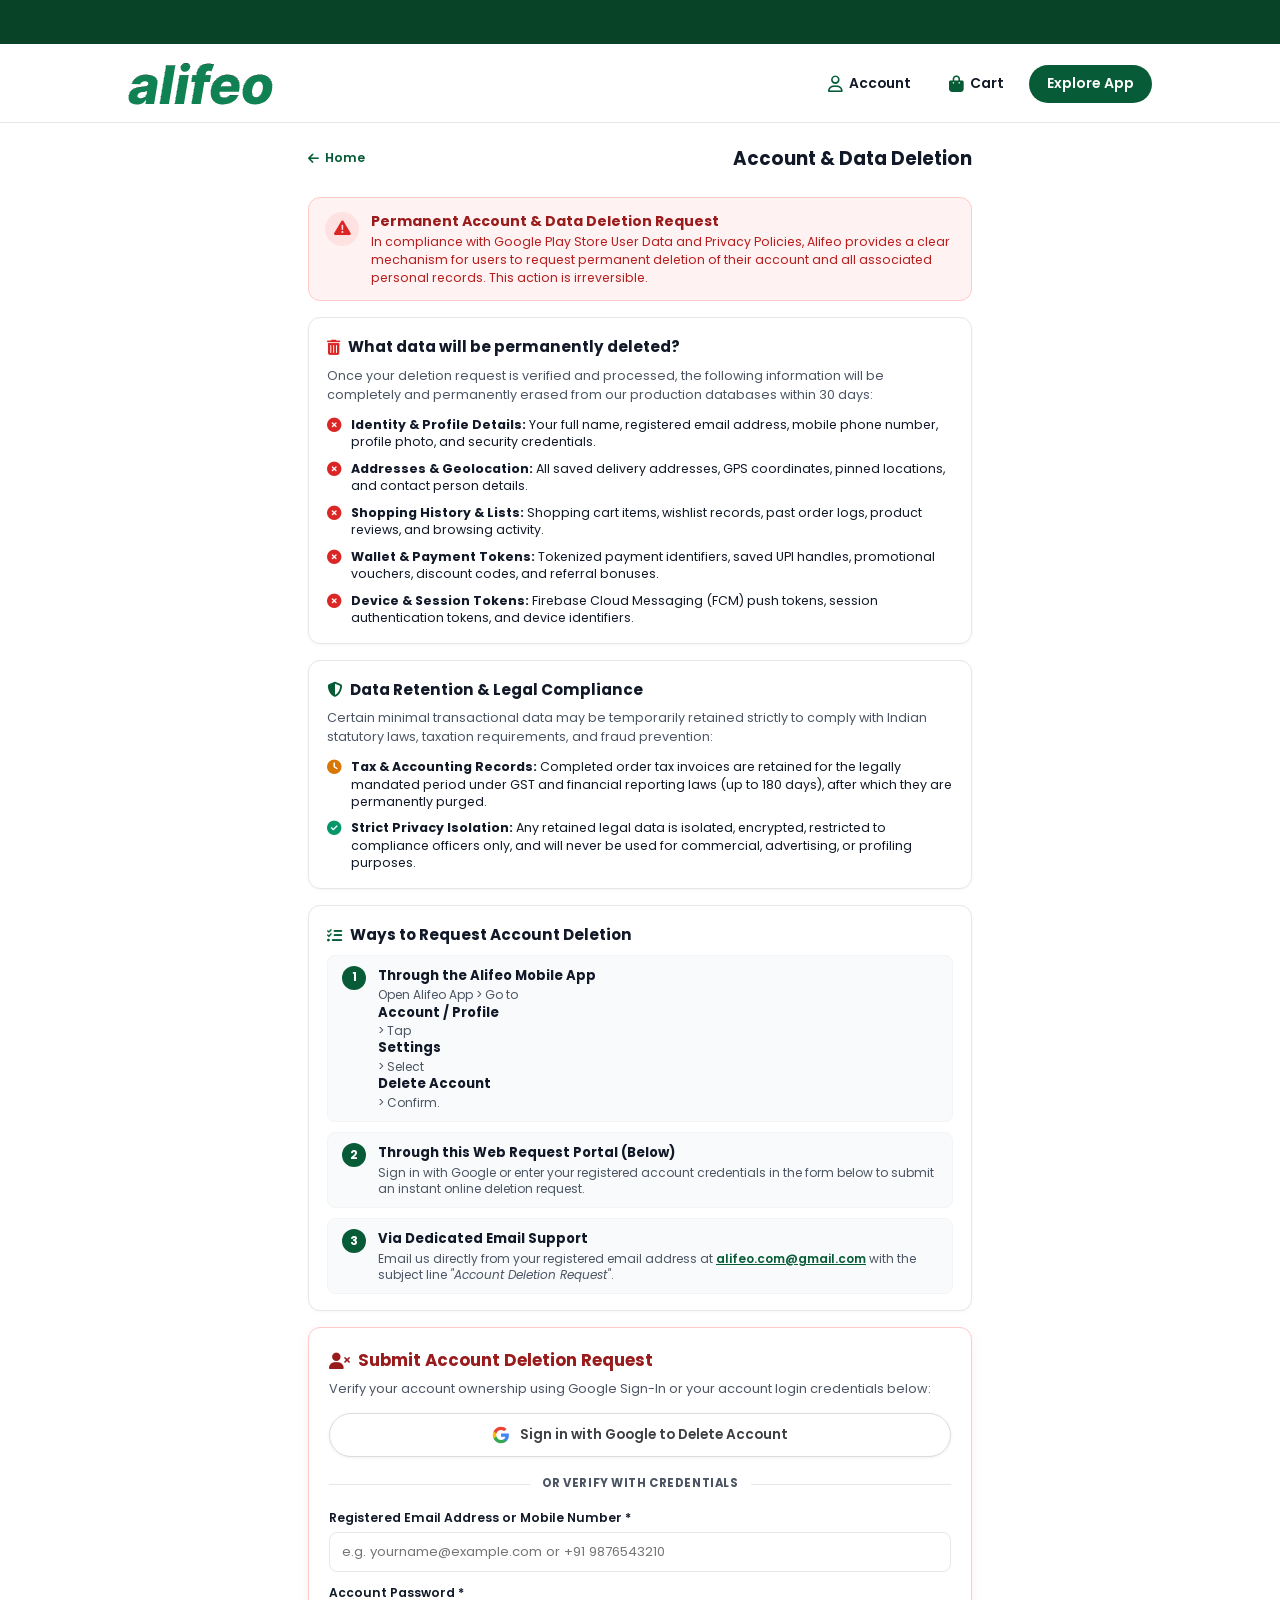
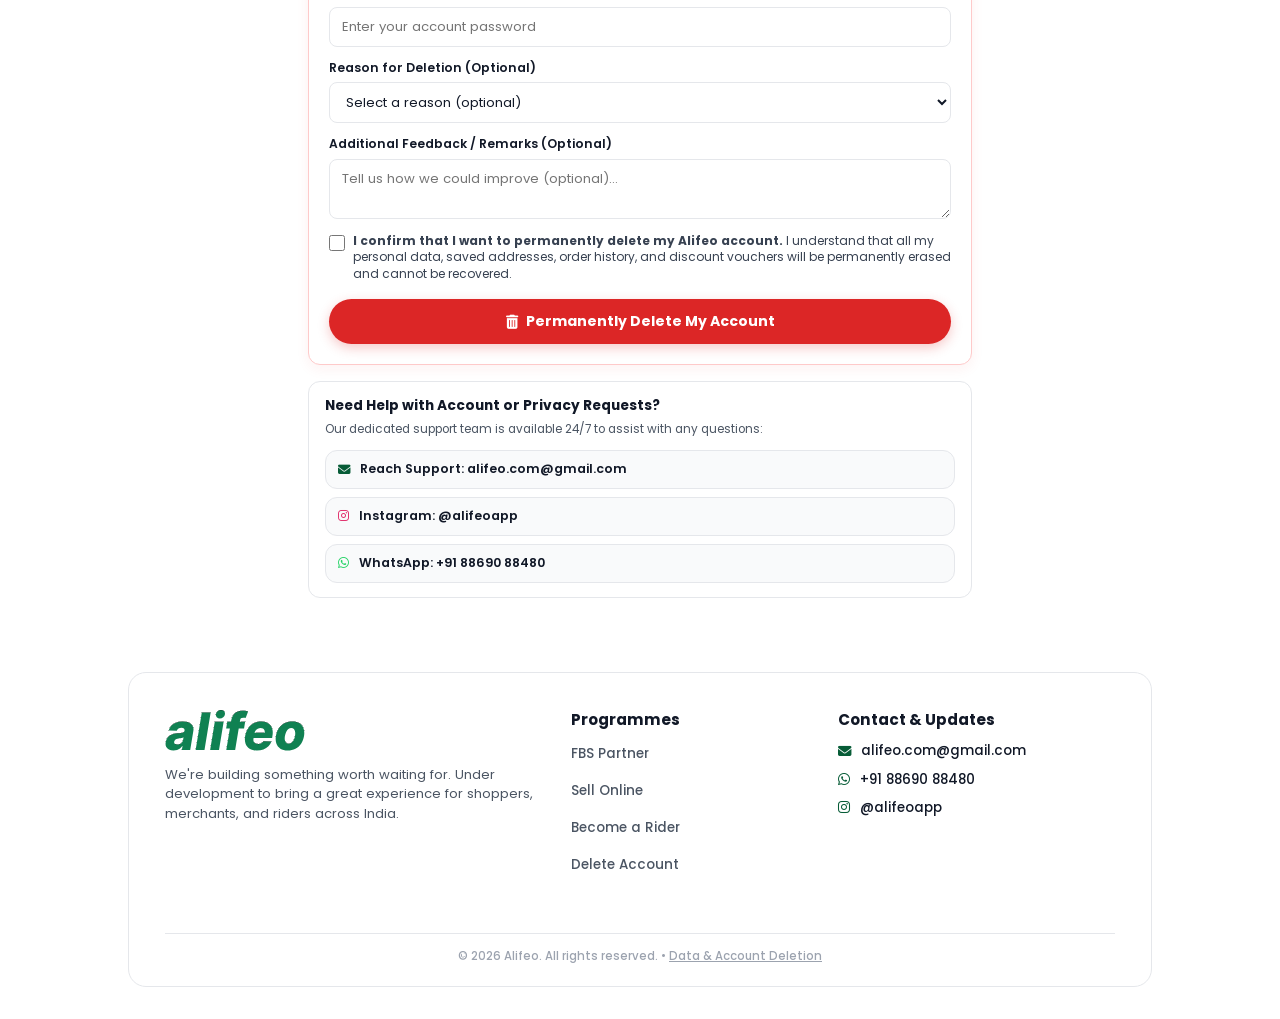
==== my-account/wpf-delete-account/index.html @ ebd6cce0 "Create Google Play compliant Account and Data Deletion page for route /my-account/wpf-delete-account" ====
<!DOCTYPE html>
<html lang="en">

<head>
  <meta charset="UTF-8" />
  <meta name="viewport" content="width=device-width, initial-scale=1.0" />
  <title>Delete Account &amp; Associated Data — Alifeo</title>
  <meta name="description"
    content="Official request portal for permanent deletion of your Alifeo account and associated personal data in full compliance with Google Play Store User Data policies." />
  <link rel="canonical" href="https://alifeo.in/my-account/wpf-delete-account/" />

  <!-- Favicon / Browser Tab Icon -->
  <link rel="icon" type="image/svg+xml" href="/logo.svg" />
  <link rel="shortcut icon" href="/logo.svg" />
  <link rel="alternate icon" type="image/png" href="/logo.png" />
  <link rel="apple-touch-icon" href="/logo.png" />

  <link rel="preconnect" href="https://fonts.googleapis.com">
  <link rel="preconnect" href="https://fonts.gstatic.com" crossorigin>
  <link href="https://fonts.googleapis.com/css2?family=Poppins:wght@400;500;600;700;800&display=swap" rel="stylesheet">
  <link rel="stylesheet" href="https://cdnjs.cloudflare.com/ajax/libs/font-awesome/6.5.1/css/all.min.css" />
  <link rel="stylesheet" href="/style.css" />
</head>

<body>

  <!-- Top Bar -->
  <div class="top-solid-green-bar"></div>

  <!-- Navbar -->
  <header class="clean-navbar">
    <div class="nav-container">
      <a href="/index.html" class="brand-logo-link" aria-label="Alifeo">
        <img src="/logo.svg" alt="Alifeo Logo" class="alifeo-svg-logo" />
      </a>

      <div class="nav-right-actions">
        <!-- Desktop Navigation Items -->
        <a href="/myorders.html" class="desktop-nav-icon-btn" title="My Orders &amp; Account">
          <i class="fa-regular fa-user"></i>
          <span>Account</span>
        </a>

        <a href="/cart.html" class="desktop-nav-icon-btn desktop-cart-btn" title="Shopping Cart">
          <div class="desktop-cart-icon-wrapper">
            <i class="fa-solid fa-bag-shopping"></i>
          </div>
          <span>Cart</span>
        </a>

        <a href="/index.html" class="btn-header-join">
          Explore App
        </a>
      </div>
    </div>
  </header>

  <main class="page-body-container">
    <div class="container delete-page-container">

      <!-- Breadcrumb / Back Link -->
      <div class="subpage-top-bar" style="display: flex !important;">
        <a href="/index.html" class="btn-back-link"><i class="fa-solid fa-arrow-left"></i> Home</a>
        <h2>Account &amp; Data Deletion</h2>
      </div>

      <!-- Critical Warning / Google Play Policy Compliance Banner -->
      <div class="delete-alert-banner">
        <div class="delete-alert-icon">
          <i class="fa-solid fa-triangle-exclamation"></i>
        </div>
        <div class="delete-alert-text">
          <strong>Permanent Account &amp; Data Deletion Request</strong>
          <p>
            In compliance with Google Play Store User Data and Privacy Policies, Alifeo provides a clear mechanism for users to request permanent deletion of their account and all associated personal records. This action is irreversible.
          </p>
        </div>
      </div>

      <!-- What Data is Deleted Card -->
      <div class="delete-info-card">
        <h3>
          <i class="fa-solid fa-trash-can" style="color: #dc2626;"></i>
          What data will be permanently deleted?
        </h3>
        <p>
          Once your deletion request is verified and processed, the following information will be completely and permanently erased from our production databases within 30 days:
        </p>
        <ul class="delete-data-list">
          <li>
            <i class="fa-solid fa-circle-xmark"></i>
            <div>
              <strong>Identity &amp; Profile Details:</strong> Your full name, registered email address, mobile phone number, profile photo, and security credentials.
            </div>
          </li>
          <li>
            <i class="fa-solid fa-circle-xmark"></i>
            <div>
              <strong>Addresses &amp; Geolocation:</strong> All saved delivery addresses, GPS coordinates, pinned locations, and contact person details.
            </div>
          </li>
          <li>
            <i class="fa-solid fa-circle-xmark"></i>
            <div>
              <strong>Shopping History &amp; Lists:</strong> Shopping cart items, wishlist records, past order logs, product reviews, and browsing activity.
            </div>
          </li>
          <li>
            <i class="fa-solid fa-circle-xmark"></i>
            <div>
              <strong>Wallet &amp; Payment Tokens:</strong> Tokenized payment identifiers, saved UPI handles, promotional vouchers, discount codes, and referral bonuses.
            </div>
          </li>
          <li>
            <i class="fa-solid fa-circle-xmark"></i>
            <div>
              <strong>Device &amp; Session Tokens:</strong> Firebase Cloud Messaging (FCM) push tokens, session authentication tokens, and device identifiers.
            </div>
          </li>
        </ul>
      </div>

      <!-- Data Retention Policy Card -->
      <div class="delete-info-card">
        <h3>
          <i class="fa-solid fa-shield-halved" style="color: #075c37;"></i>
          Data Retention &amp; Legal Compliance
        </h3>
        <p>
          Certain minimal transactional data may be temporarily retained strictly to comply with Indian statutory laws, taxation requirements, and fraud prevention:
        </p>
        <ul class="delete-data-list">
          <li>
            <i class="fa-solid fa-clock"></i>
            <div>
              <strong>Tax &amp; Accounting Records:</strong> Completed order tax invoices are retained for the legally mandated period under GST and financial reporting laws (up to 180 days), after which they are permanently purged.
            </div>
          </li>
          <li>
            <i class="fa-solid fa-circle-check"></i>
            <div>
              <strong>Strict Privacy Isolation:</strong> Any retained legal data is isolated, encrypted, restricted to compliance officers only, and will never be used for commercial, advertising, or profiling purposes.
            </div>
          </li>
        </ul>
      </div>

      <!-- How to Request Deletion Card -->
      <div class="delete-info-card">
        <h3>
          <i class="fa-solid fa-list-check" style="color: #075c37;"></i>
          Ways to Request Account Deletion
        </h3>
        <div class="delete-steps-grid">
          <div class="delete-step-card">
            <div class="delete-step-badge">1</div>
            <div class="delete-step-content">
              <strong>Through the Alifeo Mobile App</strong>
              <p>Open Alifeo App &gt; Go to <strong>Account / Profile</strong> &gt; Tap <strong>Settings</strong> &gt; Select <strong>Delete Account</strong> &gt; Confirm.</p>
            </div>
          </div>

          <div class="delete-step-card">
            <div class="delete-step-badge">2</div>
            <div class="delete-step-content">
              <strong>Through this Web Request Portal (Below)</strong>
              <p>Sign in with Google or enter your registered account credentials in the form below to submit an instant online deletion request.</p>
            </div>
          </div>

          <div class="delete-step-card">
            <div class="delete-step-badge">3</div>
            <div class="delete-step-content">
              <strong>Via Dedicated Email Support</strong>
              <p>
                Email us directly from your registered email address at
                <a href="mailto:alifeo.com@gmail.com?subject=Account%20Deletion%20Request" style="color: #075c37; font-weight: 600;">alifeo.com@gmail.com</a>
                with the subject line <em>"Account Deletion Request"</em>.
              </p>
            </div>
          </div>
        </div>
      </div>

      <!-- Online Deletion Form Card -->
      <div class="delete-form-card" id="deleteFormSection">
        <h3>
          <i class="fa-solid fa-user-xmark"></i>
          Submit Account Deletion Request
        </h3>
        <p>
          Verify your account ownership using Google Sign-In or your account login credentials below:
        </p>

        <!-- Google SSO Option -->
        <div class="google-auth-box">
          <button type="button" class="btn-google-sso" id="btnGoogleDelete" onclick="handleGoogleDelete()">
            <svg viewBox="0 0 24 24" aria-hidden="true">
              <path fill="#4285F4" d="M22.56 12.25c0-.78-.07-1.53-.2-2.25H12v4.26h5.92c-.26 1.37-1.04 2.53-2.21 3.31v2.77h3.57c2.08-1.92 3.28-4.74 3.28-8.09z" />
              <path fill="#34A853" d="M12 23c2.97 0 5.46-.98 7.28-2.66l-3.57-2.77c-.98.66-2.23 1.06-3.71 1.06-2.86 0-5.29-1.93-6.16-4.53H2.18v2.84C3.99 20.53 7.7 23 12 23z" />
              <path fill="#FBBC05" d="M5.84 14.09c-.22-.66-.35-1.36-.35-2.09s.13-1.43.35-2.09V7.06H2.18C1.43 8.55 1 10.22 1 12s.43 3.45 1.18 4.94l2.85-2.22.81-.63z" />
              <path fill="#EA4335" d="M12 5.38c1.62 0 3.06.56 4.21 1.64l3.15-3.15C17.45 2.09 14.97 1 12 1 7.7 1 3.99 3.47 2.18 7.06l3.66 2.84c.87-2.6 3.3-4.52 6.16-4.52z" />
            </svg>
            <span>Sign in with Google to Delete Account</span>
          </button>
        </div>

        <div class="auth-or-divider">
          <span>OR VERIFY WITH CREDENTIALS</span>
        </div>

        <!-- Credentials Form -->
        <form id="accountDeleteForm" onsubmit="handleAccountDeleteSubmit(event)">
          <div class="delete-form-group">
            <label for="delIdentifier">Registered Email Address or Mobile Number *</label>
            <input type="text" id="delIdentifier" placeholder="e.g. yourname@example.com or +91 9876543210" required />
          </div>

          <div class="delete-form-group">
            <label for="delPassword">Account Password *</label>
            <input type="password" id="delPassword" placeholder="Enter your account password" required />
          </div>

          <div class="delete-form-group">
            <label for="delReason">Reason for Deletion (Optional)</label>
            <select id="delReason">
              <option value="">Select a reason (optional)</option>
              <option value="privacy">Privacy or data security concerns</option>
              <option value="no-longer-needed">I no longer need this service</option>
              <option value="duplicate">Created a duplicate account</option>
              <option value="temporary">Taking a temporary break</option>
              <option value="other">Other reason</option>
            </select>
          </div>

          <div class="delete-form-group">
            <label for="delRemarks">Additional Feedback / Remarks (Optional)</label>
            <textarea id="delRemarks" rows="2" placeholder="Tell us how we could improve (optional)..."></textarea>
          </div>

          <label class="delete-checkbox-label">
            <input type="checkbox" id="delConfirmCheck" required />
            <span>
              <strong>I confirm that I want to permanently delete my Alifeo account.</strong>
              I understand that all my personal data, saved addresses, order history, and discount vouchers will be permanently erased and cannot be recovered.
            </span>
          </label>

          <button type="submit" class="btn-delete-account" id="btnSubmitDelete">
            <i class="fa-solid fa-trash-can"></i> Permanently Delete My Account
          </button>
        </form>
      </div>

      <!-- Assistance & Direct Support Card -->
      <div class="orders-help-card">
        <h4>Need Help with Account or Privacy Requests?</h4>
        <p>Our dedicated support team is available 24/7 to assist with any questions:</p>

        <div class="support-channels-grid">
          <a href="mailto:alifeo.com@gmail.com?subject=Account%20Deletion%20Inquiry" class="channel-chip email">
            <i class="fa-solid fa-envelope"></i> Reach Support: alifeo.com@gmail.com
          </a>
          <div class="channel-chip insta as-text-chip">
            <i class="fa-brands fa-instagram"></i> Instagram: @alifeoapp
          </div>
          <a href="https://wa.me/918869088480?text=Hello%20Alifeo%20Support!%20I%20have%20an%20account%20deletion%20inquiry."
            target="_blank" rel="noopener noreferrer" class="channel-chip whatsapp">
            <i class="fa-brands fa-whatsapp"></i> WhatsApp: +91 88690 88480
          </a>
        </div>
      </div>

    </div>
  </main>

  <!-- Success / Status Feedback Modal -->
  <div class="delete-success-modal" id="deleteSuccessModal" role="dialog" aria-modal="true" aria-labelledby="delModalTitle">
    <div class="delete-modal-content">
      <div class="delete-modal-icon">
        <i class="fa-solid fa-circle-check"></i>
      </div>
      <h3 id="delModalTitle">Deletion Request Submitted</h3>
      <p id="deleteModalMessage">
        Your account deletion request has been successfully recorded.
      </p>

      <div class="delete-modal-note">
        <strong>Notice:</strong>
        Alifeo platform is currently in pre-launch preview mode. Your request has been queued in our deletion ledger. All associated profile, address, and session records will be permanently purged within 30 days. For immediate confirmation, our team can be reached 24/7 at <a href="mailto:alifeo.com@gmail.com" style="color: #075c37; font-weight: 600;">alifeo.com@gmail.com</a>.
      </div>

      <button type="button" class="btn-modal-dismiss" onclick="closeDeleteModal()">
        Understand &amp; Close
      </button>
    </div>
  </div>

  <!-- Footer -->
  <footer class="folder-card-footer-section">
    <div class="container footer-container-outer">
      <div class="folder-tab-card-wrapper">
        <div class="folder-card-content">
          <div class="footer-brand-col">
            <img src="/logo.svg" alt="Alifeo" class="alifeo-svg-logo footer-logo" />
            <p class="footer-desc">
              We're building something worth waiting for. Under development to bring a great experience for shoppers,
              merchants, and riders across India.
            </p>
          </div>
          <div class="footer-links-col">
            <h4>Programmes</h4>
            <ul>
              <li><a href="/index.html">FBS Partner</a></li>
              <li><a href="/index.html">Sell Online</a></li>
              <li><a href="/index.html">Become a Rider</a></li>
              <li><a href="/my-account/wpf-delete-account/">Delete Account</a></li>
            </ul>
          </div>
          <div class="footer-contact-col">
            <h4>Contact &amp; Updates</h4>
            <p class="contact-item"><i class="fa-solid fa-envelope text-green"></i> <a
                href="mailto:alifeo.com@gmail.com">alifeo.com@gmail.com</a></p>
            <p class="contact-item"><i class="fa-brands fa-whatsapp text-green"></i> <a
                href="https://wa.me/918869088480?text=Hello%20Alifeo!%20I%20have%20an%20inquiry." target="_blank"
                rel="noopener noreferrer">+91 88690 88480</a></p>
            <p class="contact-item"><i class="fa-brands fa-instagram text-green"></i> <span
                class="contact-text-plain">@alifeoapp</span></p>
          </div>
          <div class="folder-bottom-copyright">
            <p>&copy; 2026 Alifeo. All rights reserved. &bull; <a href="/my-account/wpf-delete-account/" style="color: inherit; text-decoration: underline;">Data &amp; Account Deletion</a></p>
          </div>
        </div>
      </div>
    </div>
  </footer>

  <script>
    function handleGoogleDelete() {
      var modal = document.getElementById('deleteSuccessModal');
      var msg = document.getElementById('deleteModalMessage');
      if (msg) {
        msg.innerHTML = "Google Sign-In Deletion request initiated. Your Google profile association with Alifeo has been flagged for permanent erasure from all databases.";
      }
      if (modal) {
        modal.classList.add('active');
      }
    }

    function handleAccountDeleteSubmit(e) {
      e.preventDefault();
      var idVal = document.getElementById('delIdentifier').value.trim();
      var checkVal = document.getElementById('delConfirmCheck').checked;

      if (!idVal) {
        alert("Please enter your registered email address or mobile number.");
        return;
      }
      if (!checkVal) {
        alert("Please confirm the checkbox to authorize account deletion.");
        return;
      }

      var modal = document.getElementById('deleteSuccessModal');
      var msg = document.getElementById('deleteModalMessage');
      if (msg) {
        msg.innerHTML = "Deletion request for <strong>" + escapeHtml(idVal) + "</strong> has been verified and registered. All account details, past orders, and saved addresses will be permanently deleted.";
      }
      if (modal) {
        modal.classList.add('active');
      }

      // Reset form fields
      var form = document.getElementById('accountDeleteForm');
      if (form) form.reset();
    }

    function closeDeleteModal() {
      var modal = document.getElementById('deleteSuccessModal');
      if (modal) {
        modal.classList.remove('active');
      }
    }

    function escapeHtml(text) {
      var map = {
        '&': '&amp;',
        '<': '&lt;',
        '>': '&gt;',
        '"': '&quot;',
        "'": '&#039;'
      };
      return text.replace(/[&<>"']/g, function(m) { return map[m]; });
    }

    // Close modal on outside click
    window.addEventListener('click', function(e) {
      var modal = document.getElementById('deleteSuccessModal');
      if (e.target === modal) {
        closeDeleteModal();
      }
    });
  </script>
</body>

</html>
---- style.css ----
/* ==========================================================================
   ALIFEO MINIMAL "COOKING" - UNDER DEVELOPMENT
   Features:
   - Real Ticket Card: Dark Forest Green (#075c37) with clean half-circle ticket cutouts
   - "UNDER DEVELOPMENT" Tag (No Dot, No "Coming Soon")
   - Upcoming Categories (4 per view, 2 rows, horizontal swipe without visible scrollbar)
   - Placed below Dark Green Ticket and ABOVE the 2 Action Buttons
   - Full Viewport First Fold (Footer hidden until scroll)
   ========================================================================== */

:root {
  --alifeo-green-dark-bar: #084328;
  --alifeo-green: #075c37;
  --alifeo-green-hover: #05482b;
  --alifeo-green-light: #eaf6f0;
  --alifeo-green-border: #b8e2ce;
  
  --gold-accent: #f5b014;
  --lime-accent: #bbf7d0;
  
  --bg-page: #ffffff;
  --bg-white: #ffffff;
  
  --text-main: #111827;
  --text-muted: #4b5563;
  --text-dim: #9ca3af;
  
  --border-subtle: #e5e7eb;
  
  --radius-sm: 8px;
  --radius-md: 12px;
  --radius-lg: 18px;
  --radius-full: 9999px;
  
  --shadow-sm: 0 1px 3px rgba(0, 0, 0, 0.04);
  --shadow-ticket: 0 12px 30px -6px rgba(7, 92, 55, 0.28);
  --shadow-float: 0 14px 35px -8px rgba(7, 92, 55, 0.12);
  
  --transition: all 0.22s cubic-bezier(0.16, 1, 0.3, 1);
}

*, *::before, *::after {
  box-sizing: border-box;
  margin: 0;
  padding: 0;
  -webkit-tap-highlight-color: transparent !important;
}

button, a, input, select, textarea {
  outline: none !important;
  -webkit-tap-highlight-color: transparent !important;
}

button:focus, button:focus-visible, a:focus, a:focus-visible {
  outline: none !important;
  box-shadow: none !important;
}

html {
  scroll-behavior: smooth;
  font-size: 16px;
  width: 100%;
  max-width: 100%;
  overflow-x: hidden !important;
  overscroll-behavior-x: none;
  touch-action: pan-y;
}

body {
  font-family: 'Poppins', -apple-system, BlinkMacSystemFont, 'Segoe UI', Roboto, sans-serif;
  background-color: #ffffff;
  color: var(--text-main);
  line-height: 1.5;
  min-height: 100vh;
  width: 100%;
  max-width: 100%;
  overflow-x: hidden !important;
  position: relative;
  overscroll-behavior-x: none;
  touch-action: pan-y;
  display: flex;
  flex-direction: column;
}

.container {
  width: 100%;
  max-width: 440px;
  margin: 0 auto;
  padding: 0 16px;
  box-sizing: border-box;
  overflow-x: hidden;
}

/* ==========================================================================
   1. TOP SOLID DARK GREEN BAR
   ========================================================================== */
.top-solid-green-bar {
  width: 100%;
  height: 48px;
  background-color: var(--alifeo-green-dark-bar);
  flex-shrink: 0;
}

/* ==========================================================================
   2. NAVBAR (LOGO + JOIN WAITLIST)
   ========================================================================== */
.clean-navbar {
  background: var(--bg-white);
  padding: 12px 0 10px;
  border-bottom: 1px solid var(--border-subtle);
  flex-shrink: 0;
}

.nav-container {
  width: 100%;
  max-width: 440px;
  margin: 0 auto;
  padding: 0 16px;
  display: flex;
  align-items: center;
  justify-content: space-between;
}

.brand-logo-link {
  text-decoration: none;
  display: flex;
  align-items: center;
}

.alifeo-svg-logo {
  height: 38px;
  width: auto;
  max-width: 145px;
  display: block;
  object-fit: contain;
}

.footer-logo {
  height: 34px;
  max-width: 130px;
  margin-bottom: 10px;
}

.nav-right-actions {
  display: flex;
  align-items: center;
  gap: 10px;
}

/* Desktop-only navbar elements (strictly hidden on mobile) */
.desktop-nav-icon-btn {
  display: none !important;
}

.nav-icon-link {
  color: var(--text-main);
  font-size: 1.05rem;
  padding: 6px;
  display: inline-flex;
  align-items: center;
  justify-content: center;
  text-decoration: none;
  border-radius: 50%;
  transition: var(--transition);
  position: relative;
}
.nav-icon-link:hover {
  color: var(--alifeo-green);
  background-color: var(--alifeo-green-light);
}

.nav-cart-badge-wrap {
  position: relative;
}

.nav-cart-count {
  position: absolute;
  top: -2px;
  right: -4px;
  background-color: #ef4444;
  color: #ffffff;
  font-size: 0.62rem;
  font-weight: 700;
  width: 17px;
  height: 17px;
  border-radius: 50%;
  display: flex;
  align-items: center;
  justify-content: center;
  border: 1.5px solid #ffffff;
}

.btn-header-join {
  background: var(--alifeo-green);
  color: #ffffff;
  border: none;
  font-family: inherit;
  font-weight: 600;
  font-size: 0.8rem;
  padding: 6px 14px;
  border-radius: var(--radius-full);
  cursor: pointer;
  transition: var(--transition);
  text-decoration: none !important;
  display: inline-flex;
  align-items: center;
  justify-content: center;
}
.btn-header-join:hover {
  background: var(--alifeo-green-hover);
  color: #ffffff;
  text-decoration: none !important;
}

/* Subpage navbar button (Explore App) - strictly hidden on phone/mobile UI */
.subpage-header-btn {
  display: none !important;
}

/* ==========================================================================
   3. HERO PAGE WRAPPER
   ========================================================================== */
.hero-page-wrapper {
  padding: 14px 0 45px;
  min-height: calc(100vh - 110px);
  display: flex;
  flex-direction: column;
  justify-content: flex-start;
}

.hero-container {
  display: flex;
  flex-direction: column;
  align-items: center;
  width: 100%;
  max-width: 440px;
}

/* STEP A: TICKET RIBBON */
.hero-ribbon-row {
  width: 100%;
  max-width: 440px;
  margin: 0 auto 12px;
  display: flex;
  justify-content: center;
}

.ticket-ribbon-wrapper {
  background: transparent;
  display: flex;
  align-items: center;
  justify-content: center;
  max-width: 100%;
}

.ticket-ribbon-body {
  position: relative;
  display: inline-flex;
  align-items: center;
  justify-content: space-between;
  background-color: #075c37;
  color: #ffffff;
  height: 32px;
  padding: 0 10px;
  box-shadow: 0 2px 5px rgba(7, 92, 55, 0.12);
  clip-path: polygon(7px 0%, 100% 0%, calc(100% - 7px) 50%, 100% 100%, 7px 100%, 0% 50%);
  user-select: none;
  max-width: 100%;
  box-sizing: border-box;
}

.ribbon-left-items {
  display: flex;
  align-items: center;
  gap: 4px;
  font-weight: 700;
  font-size: 0.63rem;
  letter-spacing: 0.01em;
  text-transform: uppercase;
}

.gift-icon-svg {
  width: 13px;
  height: 13px;
  display: flex;
  align-items: center;
  flex-shrink: 0;
}
.gift-icon-svg svg {
  width: 100%;
  height: 100%;
}

.gold-chevrons {
  display: none;
  flex-direction: column;
  align-items: center;
  color: var(--gold-accent);
  font-size: 0.45rem;
  line-height: 0.65;
}

.ribbon-text-strong {
  font-weight: 700;
  white-space: nowrap;
}

.dashed-code-badge {
  border: 1px dashed rgba(255, 255, 255, 0.95);
  background: rgba(0, 0, 0, 0.15);
  border-radius: 3px;
  padding: 1px 4px;
  font-family: monospace;
  font-weight: 800;
  font-size: 0.66rem;
  letter-spacing: 0.02em;
  color: #ffffff;
  white-space: nowrap;
}

.ticket-punches {
  position: relative;
  height: 100%;
  width: 10px;
  margin: 0 3px;
  flex-shrink: 0;
}
.punch-top, .punch-bottom {
  position: absolute;
  left: 50%;
  transform: translateX(-50%);
  width: 8px;
  height: 8px;
  background-color: var(--bg-page);
  border-radius: 50%;
}
.punch-top { top: -4px; }
.punch-bottom { bottom: -4px; }

.ribbon-right-items {
  display: flex;
  align-items: center;
  gap: 4px;
}

.btn-copy-ticket {
  display: inline-flex;
  align-items: center;
  gap: 3px;
  background: #ffffff;
  color: #075c37;
  border: none;
  font-family: inherit;
  font-weight: 700;
  font-size: 0.62rem;
  padding: 2.5px 7px;
  border-radius: var(--radius-full);
  cursor: pointer;
  transition: var(--transition);
  white-space: nowrap;
}
.btn-copy-ticket:hover {
  background: #eaf6f0;
}

.ribbon-divider {
  width: 1px;
  height: 12px;
  background: rgba(255, 255, 255, 0.35);
}

.btn-dismiss-ticket {
  background: transparent;
  border: none;
  color: rgba(255, 255, 255, 0.8);
  font-size: 0.78rem;
  cursor: pointer;
  padding: 1px;
  line-height: 1;
}

/* STEP B: SEARCH ROW */
.hero-search-row {
  width: 100%;
  display: flex;
  justify-content: center;
  margin-bottom: 16px;
}

.animated-search-bar {
  display: flex;
  align-items: center;
  gap: 10px;
  background: #ffffff;
  border: 1.2px solid var(--alifeo-green-border);
  padding: 6px 10px 6px 14px;
  border-radius: var(--radius-full);
  box-shadow: 0 2px 8px rgba(7, 92, 55, 0.05);
  cursor: pointer;
  width: 100%;
  transition: var(--transition);
}
.animated-search-bar:hover {
  border-color: var(--alifeo-green);
}

.search-leading-icon {
  color: var(--alifeo-green);
  font-size: 0.9rem;
  flex-shrink: 0;
}

.search-text-container {
  flex: 1;
  text-align: left;
  font-size: 0.84rem;
  font-weight: 500;
  color: var(--text-main);
  white-space: nowrap;
  overflow: hidden;
  text-overflow: ellipsis;
  display: flex;
  align-items: center;
}

.search-dynamic-text {
  font-family: inherit;
  color: var(--text-main);
}

.cursor-blink {
  color: var(--alifeo-green);
  font-weight: 700;
  animation: blink 1s step-end infinite;
  margin-left: 2px;
}
@keyframes blink {
  from, to { opacity: 1; }
  50% { opacity: 0; }
}

.search-action-chip {
  background: var(--alifeo-green);
  color: #ffffff;
  border: none;
  font-size: 0.72rem;
  font-weight: 600;
  padding: 4px 12px;
  border-radius: var(--radius-full);
  display: inline-flex;
  align-items: center;
  justify-content: center;
  flex-shrink: 0;
  box-shadow: 0 2px 6px rgba(7, 92, 55, 0.2);
  transition: var(--transition);
}
.search-action-chip:hover {
  background: var(--alifeo-green-hover);
}

/* ==========================================================================
   STEP C: TWO AUTO-SCROLLING DARK GREEN TICKET BANNERS WITH DOTS
   ========================================================================== */
.hero-ticket-carousel-row {
  width: 100%;
  margin-bottom: 16px;
  display: flex;
  flex-direction: column;
  align-items: center;
  overflow: hidden;
}

.ticket-carousel-viewport {
  width: 100%;
  display: flex;
  overflow-x: auto;
  scroll-snap-type: x mandatory;
  scroll-behavior: smooth;
  scrollbar-width: none;
  -ms-overflow-style: none;
  border-radius: 20px;
  touch-action: pan-x pan-y;
  overscroll-behavior-x: contain;
}
.ticket-carousel-viewport::-webkit-scrollbar {
  display: none;
}

.ticket-carousel-slide {
  flex: 0 0 100%;
  width: 100%;
  min-width: 100%;
  max-width: 100%;
  scroll-snap-align: start;
  scroll-snap-stop: always;
  box-sizing: border-box;
  padding: 0;
}

.dark-green-ticket-card {
  position: relative;
  width: 100%;
  min-height: 220px;
  background: linear-gradient(145deg, #075c37 0%, #05482b 100%);
  color: #ffffff;
  border-radius: 20px;
  padding: 24px 22px 22px;
  box-shadow: var(--shadow-ticket);
  overflow: hidden;
  text-align: center;
  display: flex;
  flex-direction: column;
  justify-content: center;
}

.game-slide-card {
  cursor: pointer;
  background: linear-gradient(145deg, #084328 0%, #06351f 100%);
  border: 1px solid rgba(134, 239, 172, 0.2);
}

.ticket-perforation-line {
  position: absolute;
  top: 0;
  left: 24px;
  right: 24px;
  height: 2px;
  border-top: 1.5px dashed rgba(255, 255, 255, 0.2);
}

/* HALF CIRCLE CUTOUT - EXACT MATCH TO PAGE BG #f8faf8 TO CREATE A REAL PUNCH-HOLE CUTOUT EFFECT */
.ticket-half-circle {
  position: absolute;
  top: 50%;
  transform: translateY(-50%);
  width: 24px;
  height: 24px;
  background-color: var(--bg-page);
  border-radius: 50%;
  z-index: 2;
  box-shadow: inset 0 1px 3px rgba(0, 0, 0, 0.08);
}

.cut-left { left: -12px; }
.cut-right { right: -12px; }

.ticket-card-content {
  position: relative;
  z-index: 1;
  display: flex;
  flex-direction: column;
  align-items: center;
  justify-content: center;
}

.under-dev-tag {
  display: inline-block;
  background: rgba(255, 255, 255, 0.12);
  border: 1px solid rgba(255, 255, 255, 0.25);
  color: #a7f3d0;
  font-size: 0.65rem;
  font-weight: 700;
  letter-spacing: 0.08em;
  padding: 2.5px 12px;
  border-radius: var(--radius-full);
  margin-bottom: 8px;
}

.game-tag {
  background: rgba(245, 176, 20, 0.18);
  border-color: rgba(245, 176, 20, 0.4);
  color: #fde047;
}

.ticket-card-title {
  font-size: 1.32rem;
  font-weight: 700;
  line-height: 1.28;
  color: #ffffff;
  margin-bottom: 6px;
  letter-spacing: -0.015em;
}

.title-lime-accent {
  color: #86efac;
}

.ticket-card-desc {
  font-size: 0.78rem;
  color: #d1fae5;
  line-height: 1.4;
  font-weight: 400;
  max-width: 320px;
  margin: 0 auto;
}

.ticket-notify-action,
.ticket-play-action {
  margin-top: 10px;
  display: inline-block;
  cursor: pointer;
}

.ticket-notify-action span,
.ticket-play-action span {
  font-size: 0.75rem;
  font-weight: 700;
  background: #ffffff;
  color: var(--alifeo-green);
  padding: 5px 16px;
  border-radius: var(--radius-full);
  box-shadow: 0 2px 8px rgba(0,0,0,0.15);
  transition: var(--transition);
  display: inline-flex;
  align-items: center;
  gap: 4px;
}

.ticket-notify-action:hover span,
.game-slide-card:hover .ticket-play-action span {
  background: #a7f3d0;
  transform: translateY(-1px);
}

/* CAROUSEL PAGINATION DOTS */
.carousel-dots-row {
  display: flex;
  align-items: center;
  justify-content: center;
  gap: 8px;
  margin-top: 10px;
}

.carousel-dot {
  width: 8px;
  height: 8px;
  border-radius: var(--radius-full);
  background-color: #cbd5e1;
  border: none;
  padding: 0;
  cursor: pointer;
  transition: all 0.25s ease;
}

.carousel-dot.active {
  width: 22px;
  background-color: var(--alifeo-green);
  border-radius: 4px;
}

/* ==========================================================================
   STEP D: UPCOMING CATEGORIES ROW (2 Rows, 4 in view, Raw Images, Labels Below)
   ========================================================================== */
.hero-categories-row {
  width: 100%;
  max-width: 440px;
  margin: 0 auto 20px;
  overflow: hidden;
}

.categories-header-mini {
  display: flex;
  align-items: center;
  justify-content: space-between;
  padding: 0 4px 8px;
  font-size: 0.7rem;
  font-weight: 700;
  letter-spacing: 0.05em;
  color: var(--alifeo-green);
}
.categories-header-mini small {
  color: var(--text-dim);
  font-weight: 500;
}

.categories-scroll-container {
  width: 100%;
  display: flex;
  flex-direction: column;
  gap: 12px;
  overflow-x: auto;
  padding: 2px 0 6px;
  scrollbar-width: none; /* Firefox */
  -ms-overflow-style: none; /* IE/Edge */
  touch-action: pan-x pan-y;
  overscroll-behavior-x: contain;
}
.categories-scroll-container::-webkit-scrollbar {
  display: none; /* Chrome / Safari */
}

.cat-track-row {
  display: flex;
  gap: 8px;
  width: max-content;
}

/* Exactly 4 categories visible in mobile viewport */
.pure-cat-item {
  width: 78px;
  min-width: 74px;
  max-width: 84px;
  background: transparent !important;
  border: none !important;
  box-shadow: none !important;
  padding: 0 !important;
  display: flex;
  flex-direction: column;
  align-items: center;
  text-align: center;
  flex-shrink: 0;
  cursor: pointer;
  transition: transform 0.2s ease;
}

.pure-cat-item:hover {
  transform: translateY(-2px);
}

.pure-cat-thumb {
  width: 78px;
  height: 78px;
  aspect-ratio: 1 / 1;
  display: flex;
  align-items: center;
  justify-content: center;
  overflow: hidden;
}

.pure-cat-thumb img {
  width: 100%;
  height: 100%;
  object-fit: contain;
  filter: drop-shadow(0 2px 6px rgba(0, 0, 0, 0.07));
}

.pure-cat-name {
  margin-top: 6px;
  font-size: 0.78rem;
  font-weight: 600;
  color: #111827;
  line-height: 1.2;
  white-space: nowrap;
  overflow: hidden;
  text-overflow: ellipsis;
  width: 100%;
  letter-spacing: -0.01em;
}

/* ==========================================================================
   STEP E: COMPACT BOTTOM BUTTONS (BELOW CATEGORIES)
   ========================================================================== */
.hero-buttons-row {
  width: 100%;
  padding-bottom: 10px;
}

.compact-btn-stack {
  display: flex;
  flex-direction: column;
  gap: 12px;
  width: 100%;
  max-width: 480px;
  margin: 0 auto;
}

.btn-want-to-know-compact {
  width: 100%;
  height: 48px;
  display: inline-flex;
  align-items: center;
  justify-content: center;
  gap: 8px;
  background: #ffffff;
  color: var(--alifeo-green);
  border: 1.5px solid var(--alifeo-green);
  font-family: inherit;
  font-size: 0.92rem;
  font-weight: 600;
  padding: 0 20px;
  border-radius: var(--radius-full);
  cursor: pointer;
  box-shadow: 0 2px 6px rgba(7, 92, 55, 0.05);
  transition: var(--transition);
}
.btn-want-to-know-compact:hover, .btn-want-to-know-compact:active {
  background: var(--alifeo-green-light);
}

.btn-know-icon {
  width: 22px;
  height: 22px;
  background: var(--alifeo-green-light);
  border-radius: 50%;
  display: inline-flex;
  align-items: center;
  justify-content: center;
  font-size: 0.72rem;
  transition: transform 0.25s ease;
}
.btn-want-to-know-compact.open .btn-know-icon {
  transform: rotate(180deg);
}

.btn-primary-join-compact {
  width: 100%;
  height: 52px;
  display: inline-flex;
  align-items: center;
  justify-content: center;
  gap: 8px;
  background: var(--alifeo-green);
  color: #ffffff;
  border: none;
  font-family: inherit;
  font-size: 0.96rem;
  font-weight: 700;
  padding: 0 22px;
  border-radius: var(--radius-full);
  cursor: pointer;
  box-shadow: 0 6px 20px rgba(7, 92, 55, 0.28);
  transition: var(--transition);
}
.btn-primary-join-compact:hover, .btn-primary-join-compact:active {
  background: var(--alifeo-green-hover);
}

/* ==========================================================================
   STEP F: IN-HOUSE PRODUCT SHOWCASE CARD (Ribbon + Pot Artwork + Cart Actions)
   ========================================================================== */
.inhouse-product-section {
  width: 100%;
  max-width: 440px;
  margin: 20px auto 0;
  display: flex;
  flex-direction: column;
  gap: 18px;
}

.inhouse-showcase-card {
  background: #ffffff;
  border: 1.2px solid var(--border-subtle);
  border-radius: 20px;
  overflow: hidden;
  box-shadow: 0 4px 18px rgba(7, 92, 55, 0.08);
  padding: 16px 14px 16px;
  display: flex;
  flex-direction: column;
}

/* 3D Visual Stage with Scrolling Ribbon Backdrop and Stand Plant Pot */
.inhouse-visual-stage {
  position: relative;
  width: 100%;
  height: 230px;
  background: #ffffff !important;
  border: 1px solid #edf2ee;
  border-radius: 16px;
  overflow: hidden;
  display: flex;
  align-items: center;
  justify-content: center;
  margin-bottom: 14px;
}

.inhouse-ribbon-panoramic {
  position: absolute;
  top: 50%;
  left: 0;
  width: 100%;
  transform: translateY(-50%);
  overflow: hidden;
  pointer-events: none;
}

.inhouse-ribbon-bg {
  width: 210%;
  height: auto;
  max-width: none;
  display: block;
  object-fit: contain;
  transform: translateX(0%);
  transition: transform 0.08s ease-out;
  opacity: 0.88;
}

.inhouse-pot-wrapper {
  position: relative;
  z-index: 5;
  display: flex;
  flex-direction: column;
  align-items: center;
  justify-content: center;
  touch-action: none;
  cursor: grab;
  transition: transform 0.25s ease, filter 0.25s ease;
}

.inhouse-pot-artwork {
  position: relative;
  z-index: 2;
  height: 170px;
  width: auto;
  object-fit: contain;
  filter: drop-shadow(0 14px 24px rgba(0, 0, 0, 0.18));
  pointer-events: auto;
  user-select: none;
  -webkit-user-drag: none;
  animation: potHoverLevitate 3.5s ease-in-out infinite alternate;
  will-change: transform, filter;
}

@keyframes potHoverLevitate {
  0% {
    transform: translateY(0) rotate(0deg);
    filter: drop-shadow(0 12px 22px rgba(0, 0, 0, 0.18));
  }
  50% {
    transform: translateY(-8px) rotate(1deg);
    filter: drop-shadow(0 20px 28px rgba(0, 0, 0, 0.12));
  }
  100% {
    transform: translateY(-4px) rotate(-1deg);
    filter: drop-shadow(0 16px 25px rgba(0, 0, 0, 0.15));
  }
}

/* Floating escape state when ribbon scrolls 70% */
.inhouse-pot-wrapper.floating-escaped {
  position: fixed !important;
  z-index: 9999 !important;
  cursor: grab;
  filter: drop-shadow(0 22px 36px rgba(7, 92, 55, 0.42)) !important;
  animation: potEscapedFloat 2.8s ease-in-out infinite alternate;
  will-change: transform, left, top;
}

.inhouse-pot-wrapper.floating-escaped:active,
.inhouse-pot-wrapper.floating-escaped.is-dragging {
  cursor: grabbing !important;
  animation-play-state: paused !important;
}

@keyframes potEscapedFloat {
  0% {
    transform: translateY(0) rotate(-2.5deg);
  }
  50% {
    transform: translateY(-12px) rotate(2deg);
  }
  100% {
    transform: translateY(4px) rotate(-1.5deg);
  }
}

/* Playful Dodge & Snap Animations for Slippery Pot Game */
.inhouse-pot-wrapper.dodge-wiggle {
  animation: potDodgeWiggle 0.4s cubic-bezier(0.36, 0.07, 0.19, 0.97) both !important;
}

@keyframes potDodgeWiggle {
  10%, 90% { transform: translate3d(-3px, 0, 0) rotate(-3deg); }
  20%, 80% { transform: translate3d(4px, 0, 0) rotate(3deg); }
  30%, 50%, 70% { transform: translate3d(-6px, 0, 0) rotate(-4deg); }
  40%, 60% { transform: translate3d(6px, 0, 0) rotate(4deg); }
}

.inhouse-pot-wrapper.snapping-success {
  transition: all 0.45s cubic-bezier(0.175, 0.885, 0.32, 1.275) !important;
  z-index: 10002 !important;
}

/* Confetti Burst on Victory */
.confetti-particle {
  position: fixed;
  width: 8px;
  height: 8px;
  border-radius: 2px;
  pointer-events: none;
  z-index: 10005;
  animation: confettiFly 1.2s cubic-bezier(0.25, 1, 0.5, 1) forwards;
}

@keyframes confettiFly {
  0% {
    transform: translate(0, 0) scale(1) rotate(0deg);
    opacity: 1;
  }
  100% {
    transform: translate(var(--dx), var(--dy)) scale(0.3) rotate(720deg);
    opacity: 0;
  }
}

/* Rich Floating Catch Message Bubble Directly Above The Pot */
.pot-escape-catch-bubble {
  display: none;
  position: absolute;
  bottom: calc(100% + 12px);
  left: 50%;
  transform: translateX(-50%);
  white-space: nowrap;
  background: #075c37;
  color: #ffffff;
  font-size: 0.76rem;
  font-weight: 700;
  padding: 7px 15px;
  border-radius: var(--radius-full);
  box-shadow: 0 8px 24px rgba(0, 0, 0, 0.32), 0 2px 8px rgba(7, 92, 55, 0.5);
  border: 1.5px solid rgba(255, 255, 255, 0.35);
  pointer-events: none;
  z-index: 10001;
  letter-spacing: 0.2px;
}

/* Speech arrow triangle pointing down at the pot */
.pot-escape-catch-bubble::after {
  content: '';
  position: absolute;
  top: 100%;
  left: 50%;
  transform: translateX(-50%);
  border-width: 7px 7px 0 7px;
  border-style: solid;
  border-color: #075c37 transparent transparent transparent;
}

.inhouse-pot-wrapper.floating-escaped .pot-escape-catch-bubble {
  display: flex !important;
  align-items: center;
  gap: 6px;
  animation: bubbleBouncePulse 1.6s ease-in-out infinite alternate;
}

@keyframes bubbleBouncePulse {
  0% { transform: translateX(-50%) translateY(0) scale(1); }
  100% { transform: translateX(-50%) translateY(-6px) scale(1.05); }
}

@keyframes bubblePulse {
  0%, 100% { transform: scale(1); }
  50% { transform: scale(1.05); }
}

/* ==========================================================================
   CLEAN WHITE GIVEAWAY TICKET (Minimal, White & Simple Colors, Pot Image on Side)
   ========================================================================== */
.reward-ticket-modal-window {
  max-width: 326px;
  width: 90%;
  padding: 0 !important;
  background: transparent !important;
  border: none !important;
  box-shadow: none !important;
  position: relative;
}

.reward-ticket-close {
  position: absolute !important;
  top: -10px !important;
  right: -6px !important;
  background: #ffffff !important;
  color: #111827 !important;
  width: 28px;
  height: 28px;
  border-radius: 50%;
  display: flex;
  align-items: center;
  justify-content: center;
  font-size: 1.12rem;
  font-weight: 700;
  box-shadow: 0 3px 10px rgba(0, 0, 0, 0.2);
  border: 1px solid var(--border-subtle);
  cursor: pointer;
  z-index: 20;
  transition: transform 0.2s ease;
}
.reward-ticket-close:hover {
  transform: scale(1.1);
}

.clean-white-giveaway-ticket {
  position: relative;
  background: #ffffff;
  color: var(--text-main);
  border-radius: var(--radius-lg);
  overflow: hidden;
  border: 1px solid var(--border-subtle);
  box-shadow: 0 16px 40px rgba(0, 0, 0, 0.16);
}

/* Header with Pot Image on Side - Compact */
.giveaway-header-row {
  display: flex;
  align-items: center;
  gap: 10px;
  padding: 12px 14px 8px;
  background: #ffffff;
}

.giveaway-text-col {
  flex: 1;
  text-align: left;
}

.giveaway-pill-tag {
  display: inline-flex;
  align-items: center;
  gap: 4px;
  background: var(--alifeo-green-light);
  color: var(--alifeo-green);
  font-size: 0.58rem;
  font-weight: 700;
  letter-spacing: 0.05em;
  padding: 2px 7px;
  border-radius: var(--radius-full);
  margin-bottom: 3px;
}

.giveaway-title {
  font-size: 0.94rem;
  font-weight: 700;
  color: var(--text-main);
  line-height: 1.25;
  margin-bottom: 2px;
}

.giveaway-subtitle {
  font-size: 0.67rem;
  color: var(--text-muted);
  line-height: 1.2;
}

.giveaway-pot-col {
  flex-shrink: 0;
  width: 48px;
  height: 48px;
  background: #f8faf9;
  border: 1px solid #e2ece6;
  border-radius: var(--radius-md);
  display: flex;
  align-items: center;
  justify-content: center;
  padding: 3px;
}

.giveaway-pot-img {
  max-width: 100%;
  max-height: 100%;
  object-fit: contain;
  filter: drop-shadow(0 3px 6px rgba(0, 0, 0, 0.12));
}

/* Subtle Perforation Divider - Compact */
.giveaway-ticket-divider {
  position: relative;
  width: 100%;
  height: 14px;
  display: flex;
  align-items: center;
}

.gt-notch {
  position: absolute;
  top: 50%;
  transform: translateY(-50%);
  width: 14px;
  height: 14px;
  background-color: rgba(0, 0, 0, 0.6);
  border-radius: 50%;
  z-index: 5;
}
.gt-notch-left {
  left: -7px;
}
.gt-notch-right {
  right: -7px;
}

.gt-dash-line {
  width: 100%;
  border-top: 1.5px dashed #d1d5db;
  margin: 0 12px;
}

/* Body Content & Steps - Compact */
.giveaway-body-content {
  padding: 8px 12px 12px;
}

.giveaway-steps-list {
  display: flex;
  flex-direction: column;
  gap: 5px;
  text-align: left;
  margin-bottom: 7px;
}

.giveaway-step-item {
  display: flex;
  align-items: center;
  gap: 7px;
  background: #f9fafb;
  border: 1px solid #f0f2f4;
  padding: 5px 8px;
  border-radius: 6px;
}

.giveaway-step-item .step-num {
  width: 17px;
  height: 17px;
  border-radius: 50%;
  background: var(--alifeo-green);
  color: #ffffff;
  display: flex;
  align-items: center;
  justify-content: center;
  font-weight: 700;
  font-size: 0.62rem;
  flex-shrink: 0;
}

.giveaway-step-item p {
  font-size: 0.68rem;
  color: var(--text-main);
  line-height: 1.25;
  margin: 0;
}

.giveaway-step-item p strong {
  color: var(--alifeo-green);
  font-weight: 600;
}

.giveaway-step-item p em {
  font-style: normal;
  color: #047857;
  font-weight: 600;
}

/* Weekly Winner Announcement Box - Compact */
.giveaway-weekly-announcement {
  display: flex;
  align-items: center;
  gap: 6px;
  background: #fefce8;
  border: 1px solid #fef08a;
  color: #854d0e;
  padding: 4px 8px;
  border-radius: 5px;
  font-size: 0.64rem;
  font-weight: 600;
  margin-bottom: 8px;
  text-align: left;
}

.giveaway-weekly-announcement i {
  color: #ca8a04;
  font-size: 0.8rem;
  flex-shrink: 0;
}

/* Action Buttons - Compact */
.giveaway-action-buttons {
  display: flex;
  flex-direction: column;
  gap: 6px;
}

.btn-giveaway-whatsapp {
  width: 100%;
  display: flex;
  align-items: center;
  justify-content: center;
  gap: 6px;
  background: #25d366;
  color: #ffffff;
  border: none;
  font-family: inherit;
  font-size: 0.76rem;
  font-weight: 700;
  padding: 7px 10px;
  border-radius: var(--radius-full);
  cursor: pointer;
  box-shadow: 0 3px 8px rgba(37, 211, 102, 0.25);
  transition: transform 0.15s ease;
}

.btn-giveaway-whatsapp:hover {
  transform: translateY(-1px);
}

.btn-giveaway-insta {
  width: 100%;
  display: flex;
  align-items: center;
  justify-content: center;
  gap: 6px;
  background: #111827;
  color: #ffffff;
  text-decoration: none;
  font-size: 0.76rem;
  font-weight: 700;
  padding: 7px 10px;
  border-radius: var(--radius-full);
  box-shadow: 0 3px 8px rgba(0, 0, 0, 0.15);
  transition: transform 0.15s ease;
}

.btn-giveaway-insta:hover {
  transform: translateY(-1px);
}

.inhouse-product-info {
  margin-bottom: 14px;
}

.inhouse-badge-row {
  display: flex;
  align-items: center;
  gap: 8px;
  margin-bottom: 6px;
}

.inhouse-pill-tag {
  background: var(--alifeo-green-light);
  color: var(--alifeo-green);
  font-size: 0.65rem;
  font-weight: 700;
  padding: 2px 8px;
  border-radius: var(--radius-full);
  letter-spacing: 0.04em;
  display: inline-flex;
  align-items: center;
  gap: 4px;
}

.inhouse-stock-tag {
  font-size: 0.65rem;
  color: var(--text-dim);
  font-weight: 500;
}

.inhouse-product-title {
  font-size: 1.05rem;
  font-weight: 700;
  color: var(--text-main);
  line-height: 1.3;
  margin-bottom: 4px;
}

.inhouse-product-desc {
  font-size: 0.78rem;
  color: var(--text-muted);
  line-height: 1.4;
  margin-bottom: 10px;
}

.inhouse-price-row {
  display: flex;
  align-items: baseline;
  gap: 8px;
}

.price-current {
  font-size: 1.25rem;
  font-weight: 800;
  color: var(--alifeo-green);
}

.price-mrp {
  font-size: 0.82rem;
  color: var(--text-dim);
  text-decoration: line-through;
}

.price-discount {
  font-size: 0.72rem;
  font-weight: 700;
  color: #16a34a;
  background: #dcfce7;
  padding: 1px 6px;
  border-radius: var(--radius-sm);
}

/* Add to Cart & Buy Now Buttons */
.inhouse-actions-row {
  display: flex;
  gap: 8px;
  width: 100%;
}

.btn-add-to-cart {
  flex: 1;
  background: #ffffff;
  color: var(--alifeo-green);
  border: 1.4px solid var(--alifeo-green);
  padding: 10px 12px;
  border-radius: var(--radius-full);
  font-family: inherit;
  font-size: 0.84rem;
  font-weight: 600;
  cursor: pointer;
  display: inline-flex;
  align-items: center;
  justify-content: center;
  gap: 6px;
  transition: var(--transition);
}
.btn-add-to-cart:hover, .btn-add-to-cart:active {
  background: var(--alifeo-green-light);
}

.btn-buy-now {
  flex: 1;
  background: var(--alifeo-green);
  color: #ffffff;
  border: 1.4px solid var(--alifeo-green);
  padding: 10px 12px;
  border-radius: var(--radius-full);
  font-family: inherit;
  font-size: 0.84rem;
  font-weight: 600;
  cursor: pointer;
  display: inline-flex;
  align-items: center;
  justify-content: center;
  gap: 6px;
  box-shadow: 0 4px 12px rgba(7, 92, 55, 0.22);
  transition: var(--transition);
}
.btn-buy-now:hover, .btn-buy-now:active {
  background: var(--alifeo-green-hover);
}

/* NOTICE MODAL STYLES */
.notice-modal-window {
  max-width: 420px;
  text-align: center;
  border-radius: 22px;
  padding: 24px 20px 20px;
}

.notice-icon-bubble {
  width: 58px;
  height: 58px;
  border-radius: 50%;
  background: #fef3c7;
  color: #d97706;
  font-size: 1.5rem;
  display: flex;
  align-items: center;
  justify-content: center;
  margin: 0 auto 12px;
}

.notice-pill-tag {
  background: #fee2e2;
  color: #b91c1c;
  font-size: 0.65rem;
  font-weight: 700;
  letter-spacing: 0.05em;
  padding: 3px 10px;
  border-radius: var(--radius-full);
  display: inline-block;
  margin-bottom: 8px;
}

.notice-modal-title {
  font-size: 1.28rem;
  font-weight: 800;
  color: var(--text-main);
  line-height: 1.25;
  margin-bottom: 8px;
}

.notice-modal-desc {
  font-size: 0.84rem;
  color: var(--text-muted);
  line-height: 1.45;
  margin-bottom: 12px;
}

.notice-apology-box {
  background: var(--alifeo-green-light);
  border: 1px solid var(--alifeo-green-border);
  padding: 10px 12px;
  border-radius: var(--radius-md);
  font-size: 0.78rem;
  color: var(--alifeo-green-dark-bar);
  font-weight: 500;
  display: flex;
  align-items: center;
  gap: 8px;
  text-align: left;
  margin-bottom: 16px;
}

.notice-reach-section {
  text-align: left;
  margin-bottom: 16px;
}
.notice-reach-section h4 {
  font-size: 0.76rem;
  font-weight: 700;
  color: var(--text-main);
  margin-bottom: 8px;
}

.notice-channel-list {
  display: flex;
  flex-direction: column;
  gap: 8px;
}

.channel-card {
  display: flex;
  align-items: center;
  gap: 12px;
  padding: 10px 14px;
  border-radius: var(--radius-md);
  text-decoration: none;
  background: #f9fafb;
  border: 1px solid var(--border-subtle);
  transition: var(--transition);
}
.channel-card:hover {
  border-color: var(--alifeo-green-border);
  transform: translateY(-1px);
}

.channel-card i:first-child {
  font-size: 1.4rem;
}
.channel-card div {
  flex: 1;
  display: flex;
  flex-direction: column;
}
.channel-card div strong {
  font-size: 0.82rem;
  color: var(--text-main);
}
.channel-card div span {
  font-size: 0.72rem;
  color: var(--text-muted);
}
.channel-ext {
  font-size: 0.75rem;
  color: var(--text-dim);
}

.instagram-card i:first-child { color: #e1306c; }
.whatsapp-card i:first-child { color: #25d366; }
.email-card i:first-child { color: var(--alifeo-green); }

.btn-notice-dismiss {
  width: 100%;
  background: var(--alifeo-green);
  color: #ffffff;
  border: none;
  font-family: inherit;
  font-size: 0.88rem;
  font-weight: 600;
  padding: 11px;
  border-radius: var(--radius-full);
  cursor: pointer;
  transition: var(--transition);
}
.btn-notice-dismiss:hover {
  background: var(--alifeo-green-hover);
}

/* ==========================================================================
   APP SUBPAGES: CART, SEARCH & MY ORDERS
   ========================================================================== */
.page-body-container {
  padding: 14px 0 50px;
  min-height: calc(100vh - 110px);
}

.app-subpage-container {
  display: flex;
  flex-direction: column;
  gap: 14px;
  width: 100%;
  max-width: 440px;
}

/* Subpage top bar (Home / Continue Exploring / Title) - hidden on mobile phone UI */
.subpage-top-bar {
  display: none !important;
}
.subpage-top-bar h2 {
  font-size: 1.15rem;
  font-weight: 700;
  color: var(--text-main);
}

.btn-back-link {
  font-size: 0.78rem;
  font-weight: 600;
  color: var(--alifeo-green);
  text-decoration: none;
  display: inline-flex;
  align-items: center;
  gap: 6px;
}

.active-nav {
  color: var(--alifeo-green) !important;
  background: var(--alifeo-green-light) !important;
}

/* Freeze Banner */
.order-freeze-banner {
  background: #fef3c7;
  border: 1px solid #fde68a;
  border-radius: var(--radius-md);
  padding: 12px 14px;
  display: flex;
  align-items: flex-start;
  gap: 12px;
}
.freeze-icon {
  width: 32px;
  height: 32px;
  border-radius: 50%;
  background: #fde68a;
  color: #b45309;
  display: flex;
  align-items: center;
  justify-content: center;
  font-size: 0.95rem;
  flex-shrink: 0;
}
.freeze-text strong {
  display: block;
  font-size: 0.82rem;
  color: #92400e;
  line-height: 1.25;
  margin-bottom: 2px;
}
.freeze-text p {
  font-size: 0.74rem;
  color: #b45309;
  line-height: 1.35;
}

/* Cart List & Cards */
.cart-items-wrapper {
  display: flex;
  flex-direction: column;
  gap: 10px;
}

.cart-card-row {
  background: #ffffff;
  border: 1px solid var(--border-subtle);
  border-radius: var(--radius-md);
  padding: 10px 12px;
  display: flex;
  align-items: center;
  gap: 12px;
  box-shadow: var(--shadow-sm);
}

.cart-thumb {
  width: 60px;
  height: 60px;
  object-fit: contain;
  border-radius: var(--radius-sm);
  background: #f8faf8;
}

.cart-details {
  flex: 1;
}
.cart-details h4 {
  font-size: 0.84rem;
  font-weight: 700;
  color: var(--text-main);
  line-height: 1.25;
}
.cart-unit-price {
  font-size: 0.88rem;
  font-weight: 800;
  color: var(--alifeo-green);
  display: block;
  margin: 3px 0;
}

.qty-stepper {
  display: inline-flex;
  align-items: center;
  border: 1px solid var(--border-subtle);
  border-radius: var(--radius-full);
  overflow: hidden;
  background: #ffffff;
}
.qty-stepper button {
  border: none;
  background: #f3f4f6;
  width: 24px;
  height: 24px;
  font-size: 0.84rem;
  font-weight: 700;
  cursor: pointer;
  color: var(--text-main);
}
.qty-stepper span {
  padding: 0 10px;
  font-size: 0.75rem;
  font-weight: 600;
}

.btn-remove-item {
  background: none;
  border: none;
  color: #ef4444;
  font-size: 0.95rem;
  cursor: pointer;
  padding: 8px;
}

/* Cart Summary */
.cart-summary-box {
  background: #ffffff;
  border: 1.2px solid var(--border-subtle);
  border-radius: var(--radius-md);
  padding: 14px 16px;
  box-shadow: var(--shadow-sm);
}
.summary-line {
  display: flex;
  justify-content: space-between;
  font-size: 0.82rem;
  color: var(--text-muted);
  margin-bottom: 8px;
}
.total-line {
  border-top: 1px dashed var(--border-subtle);
  padding-top: 8px;
  font-size: 1rem;
  font-weight: 800;
  color: var(--text-main);
}
.btn-checkout-notice {
  width: 100%;
  margin-top: 10px;
  background: var(--alifeo-green);
  color: #ffffff;
  border: none;
  padding: 11px;
  border-radius: var(--radius-full);
  font-family: inherit;
  font-size: 0.88rem;
  font-weight: 600;
  cursor: pointer;
  display: flex;
  align-items: center;
  justify-content: center;
  gap: 7px;
}

.cart-empty-state {
  text-align: center;
  padding: 40px 20px;
  background: #ffffff;
  border-radius: var(--radius-md);
  border: 1px solid var(--border-subtle);
}
.cart-empty-state i {
  font-size: 2.5rem;
  color: var(--text-dim);
  margin-bottom: 12px;
}
.cart-empty-state h3 {
  font-size: 1.1rem;
  color: var(--text-main);
  margin-bottom: 6px;
}
.cart-empty-state p {
  font-size: 0.78rem;
  color: var(--text-muted);
  margin-bottom: 16px;
}
.btn-explore-link {
  display: inline-block;
  background: var(--alifeo-green);
  color: #ffffff;
  padding: 8px 18px;
  border-radius: var(--radius-full);
  text-decoration: none;
  font-size: 0.82rem;
  font-weight: 600;
}

/* Support Channel Chips */
.support-channels-card, .orders-help-card {
  background: #ffffff;
  border: 1px solid var(--border-subtle);
  border-radius: var(--radius-md);
  padding: 14px 16px;
}
.support-channels-card h3, .orders-help-card h4 {
  font-size: 0.86rem;
  font-weight: 700;
  color: var(--text-main);
  margin-bottom: 4px;
}
.support-channels-card p, .orders-help-card p {
  font-size: 0.74rem;
  color: var(--text-muted);
  margin-bottom: 12px;
}
.support-channels-grid {
  display: flex;
  flex-direction: column;
  gap: 8px;
}
.channel-chip {
  display: flex;
  align-items: center;
  gap: 10px;
  padding: 9px 12px;
  border-radius: var(--radius-md);
  text-decoration: none;
  font-size: 0.78rem;
  font-weight: 600;
  border: 1px solid var(--border-subtle);
  background: #f9fafb;
  color: var(--text-main);
  transition: var(--transition);
}
.channel-chip:hover {
  transform: translateY(-1px);
}
.channel-chip.insta i { color: #e1306c; }
.channel-chip.whatsapp i { color: #25d366; }
.channel-chip.email i { color: var(--alifeo-green); }

/* Search Page Components */
.search-input-wrapper {
  display: flex;
  align-items: center;
  gap: 10px;
  background: #ffffff;
  border: 1.5px solid var(--alifeo-green);
  border-radius: var(--radius-full);
  padding: 8px 16px;
  box-shadow: 0 2px 8px rgba(7, 92, 55, 0.08);
}
.search-input-wrapper i {
  color: var(--alifeo-green);
  font-size: 0.95rem;
}
.search-input-wrapper input {
  border: none;
  outline: none;
  font-family: inherit;
  font-size: 0.84rem;
  width: 100%;
}

.search-catalog-grid {
  display: grid;
  grid-template-columns: 1fr;
  gap: 12px;
}
.catalog-product-card {
  background: #ffffff;
  border: 1px solid var(--border-subtle);
  border-radius: var(--radius-md);
  padding: 14px;
  display: flex;
  flex-direction: column;
  align-items: center;
  text-align: center;
  position: relative;
}
.catalog-thumb {
  height: 120px;
  width: auto;
  object-fit: contain;
  margin: 8px 0;
}
.catalog-product-card h4 {
  font-size: 0.95rem;
  font-weight: 700;
  color: var(--text-main);
}
.catalog-brass-tag {
  font-size: 0.72rem;
  color: var(--text-dim);
  margin-bottom: 6px;
}
.catalog-price-row {
  display: flex;
  align-items: baseline;
  gap: 8px;
  margin-bottom: 10px;
}
.catalog-actions {
  display: flex;
  gap: 8px;
  width: 100%;
}
.btn-cat-add-cart {
  flex: 1;
  background: #ffffff;
  color: var(--alifeo-green);
  border: 1.2px solid var(--alifeo-green);
  padding: 8px;
  border-radius: var(--radius-full);
  font-size: 0.78rem;
  font-weight: 600;
  cursor: pointer;
}
.btn-cat-buy {
  flex: 1;
  background: var(--alifeo-green);
  color: #ffffff;
  border: none;
  padding: 8px;
  border-radius: var(--radius-full);
  font-size: 0.78rem;
  font-weight: 600;
  cursor: pointer;
}

/* Buddy Welcome Card */
/* Clean Account Card */
.clean-account-card {
  background: #ffffff;
  color: var(--text-main);
  border: 1px solid var(--border-subtle);
  border-radius: var(--radius-md);
  padding: 18px 16px;
  box-shadow: 0 1px 3px rgba(0, 0, 0, 0.04);
}
.clean-account-card h3 {
  font-size: 1.05rem;
  font-weight: 700;
  color: var(--text-main);
  margin-bottom: 4px;
}
.clean-account-card p {
  font-size: 0.82rem;
  color: var(--text-muted);
  line-height: 1.4;
}

.myorders-quick-nav {
  display: flex;
  gap: 10px;
}
.btn-secondary-link {
  flex: 1;
  text-align: center;
  background: #ffffff;
  color: var(--alifeo-green);
  border: 1.4px solid var(--alifeo-green);
  padding: 10px;
  border-radius: var(--radius-full);
  text-decoration: none;
  font-size: 0.82rem;
  font-weight: 600;
}
.btn-primary-link {
  flex: 1;
  text-align: center;
  background: var(--alifeo-green);
  color: #ffffff;
  border: none;
  padding: 10px;
  border-radius: var(--radius-full);
  text-decoration: none;
  font-size: 0.82rem;
  font-weight: 600;
}

/* ==========================================================================
   ACCOUNT DELETION & DATA PRIVACY PAGE (Google Play Safety Compliant)
   ========================================================================== */
.delete-page-container {
  display: flex;
  flex-direction: column;
  gap: 16px;
  width: 100%;
  max-width: 620px;
  margin: 0 auto;
}

.delete-alert-banner {
  background: #fef2f2;
  border: 1px solid #fecaca;
  border-radius: var(--radius-md);
  padding: 14px 16px;
  display: flex;
  align-items: flex-start;
  gap: 12px;
}
.delete-alert-icon {
  width: 34px;
  height: 34px;
  border-radius: 50%;
  background: #fee2e2;
  color: #dc2626;
  display: flex;
  align-items: center;
  justify-content: center;
  font-size: 1.05rem;
  flex-shrink: 0;
}
.delete-alert-text strong {
  display: block;
  font-size: 0.88rem;
  color: #991b1b;
  margin-bottom: 3px;
  line-height: 1.3;
}
.delete-alert-text p {
  font-size: 0.77rem;
  color: #b91c1c;
  line-height: 1.45;
  margin: 0;
}

.delete-info-card {
  background: #ffffff;
  border: 1px solid var(--border-subtle);
  border-radius: var(--radius-md);
  padding: 18px 18px 16px;
  box-shadow: 0 1px 3px rgba(0, 0, 0, 0.04);
}
.delete-info-card h3 {
  font-size: 0.95rem;
  font-weight: 700;
  color: var(--text-main);
  margin-bottom: 8px;
  display: flex;
  align-items: center;
  gap: 8px;
}
.delete-info-card p {
  font-size: 0.79rem;
  color: var(--text-muted);
  line-height: 1.45;
  margin-bottom: 12px;
}

.delete-data-list {
  list-style: none;
  padding: 0;
  margin: 0;
  display: flex;
  flex-direction: column;
  gap: 9px;
}
.delete-data-list li {
  display: flex;
  align-items: flex-start;
  gap: 10px;
  font-size: 0.78rem;
  color: var(--text-main);
  line-height: 1.4;
}
.delete-data-list li i.fa-circle-xmark {
  color: #dc2626;
  font-size: 0.9rem;
  margin-top: 2px;
  flex-shrink: 0;
}
.delete-data-list li i.fa-circle-check {
  color: #059669;
  font-size: 0.9rem;
  margin-top: 2px;
  flex-shrink: 0;
}
.delete-data-list li i.fa-clock {
  color: #d97706;
  font-size: 0.9rem;
  margin-top: 2px;
  flex-shrink: 0;
}

.delete-steps-grid {
  display: flex;
  flex-direction: column;
  gap: 10px;
}
.delete-step-card {
  background: #f9fafb;
  border: 1px solid #f3f4f6;
  border-radius: var(--radius-sm);
  padding: 10px 14px;
  display: flex;
  align-items: flex-start;
  gap: 12px;
}
.delete-step-badge {
  width: 24px;
  height: 24px;
  border-radius: 50%;
  background: var(--alifeo-green);
  color: #ffffff;
  display: flex;
  align-items: center;
  justify-content: center;
  font-size: 0.72rem;
  font-weight: 700;
  flex-shrink: 0;
}
.delete-step-content strong {
  display: block;
  font-size: 0.82rem;
  color: var(--text-main);
  margin-bottom: 2px;
}
.delete-step-content p {
  font-size: 0.75rem;
  color: var(--text-muted);
  line-height: 1.35;
  margin: 0;
}

/* Delete Form Styles */
.delete-form-card {
  background: #ffffff;
  border: 1.5px solid #fecaca;
  border-radius: var(--radius-md);
  padding: 20px;
  box-shadow: 0 4px 14px rgba(220, 38, 38, 0.06);
}
.delete-form-card h3 {
  font-size: 1.05rem;
  font-weight: 700;
  color: #991b1b;
  margin-bottom: 6px;
  display: flex;
  align-items: center;
  gap: 8px;
}
.delete-form-card > p {
  font-size: 0.8rem;
  color: var(--text-muted);
  margin-bottom: 16px;
  line-height: 1.4;
}

.google-auth-box {
  margin-bottom: 18px;
}
.btn-google-sso {
  width: 100%;
  display: flex;
  align-items: center;
  justify-content: center;
  gap: 10px;
  background: #ffffff;
  border: 1.5px solid #dadce0;
  border-radius: var(--radius-full);
  padding: 11px 16px;
  font-family: inherit;
  font-size: 0.85rem;
  font-weight: 600;
  color: #3c4043;
  cursor: pointer;
  transition: var(--transition);
  box-shadow: 0 1px 3px rgba(60, 64, 67, 0.08);
}
.btn-google-sso:hover {
  background: #f8fafc;
  border-color: #c2c7d0;
  box-shadow: 0 2px 6px rgba(60, 64, 67, 0.15);
}
.btn-google-sso svg {
  width: 18px;
  height: 18px;
  flex-shrink: 0;
}

.auth-or-divider {
  display: flex;
  align-items: center;
  text-align: center;
  margin: 16px 0;
  color: var(--text-muted);
  font-size: 0.72rem;
  font-weight: 700;
  letter-spacing: 0.05em;
}
.auth-or-divider::before,
.auth-or-divider::after {
  content: '';
  flex: 1;
  border-bottom: 1px solid var(--border-subtle);
}
.auth-or-divider span {
  padding: 0 12px;
}

.delete-form-group {
  display: flex;
  flex-direction: column;
  gap: 5px;
  margin-bottom: 12px;
  text-align: left;
}
.delete-form-group label {
  font-size: 0.76rem;
  font-weight: 600;
  color: var(--text-main);
}
.delete-form-group input,
.delete-form-group select,
.delete-form-group textarea {
  width: 100%;
  border: 1px solid var(--border-subtle);
  border-radius: var(--radius-sm);
  padding: 9px 12px;
  font-family: inherit;
  font-size: 0.82rem;
  color: var(--text-main);
  background: #ffffff;
  outline: none;
  transition: var(--transition);
  box-sizing: border-box;
}
.delete-form-group input:focus,
.delete-form-group select:focus,
.delete-form-group textarea:focus {
  border-color: #dc2626;
  box-shadow: 0 0 0 3px rgba(220, 38, 38, 0.1);
}

.delete-checkbox-label {
  display: flex;
  align-items: flex-start;
  gap: 8px;
  font-size: 0.75rem;
  color: #374151;
  line-height: 1.4;
  margin: 14px 0 16px;
  cursor: pointer;
  user-select: none;
  text-align: left;
}
.delete-checkbox-label input[type="checkbox"] {
  width: 16px;
  height: 16px;
  margin-top: 2px;
  accent-color: #dc2626;
  flex-shrink: 0;
  cursor: pointer;
}

.btn-delete-account {
  width: 100%;
  display: flex;
  align-items: center;
  justify-content: center;
  gap: 8px;
  background: #dc2626;
  color: #ffffff;
  border: none;
  border-radius: var(--radius-full);
  padding: 12px 18px;
  font-family: inherit;
  font-size: 0.88rem;
  font-weight: 700;
  cursor: pointer;
  transition: var(--transition);
  box-shadow: 0 4px 12px rgba(220, 38, 38, 0.25);
}
.btn-delete-account:hover {
  background: #b91c1c;
  transform: translateY(-1px);
  box-shadow: 0 6px 16px rgba(220, 38, 38, 0.35);
}
.btn-delete-account:active {
  transform: translateY(0);
}

.delete-success-modal {
  display: none;
  position: fixed;
  inset: 0;
  background: rgba(0, 0, 0, 0.65);
  z-index: 1000;
  align-items: center;
  justify-content: center;
  padding: 16px;
  backdrop-filter: blur(4px);
}
.delete-success-modal.active {
  display: flex;
}
.delete-modal-content {
  background: #ffffff;
  border-radius: var(--radius-lg);
  padding: 24px 20px;
  max-width: 400px;
  width: 100%;
  text-align: center;
  box-shadow: 0 20px 48px rgba(0, 0, 0, 0.25);
  position: relative;
}
.delete-modal-icon {
  width: 52px;
  height: 52px;
  border-radius: 50%;
  background: #dcfce7;
  color: #15803d;
  display: flex;
  align-items: center;
  justify-content: center;
  font-size: 1.5rem;
  margin: 0 auto 12px;
}
.delete-modal-content h3 {
  font-size: 1.1rem;
  font-weight: 700;
  color: var(--text-main);
  margin-bottom: 8px;
}
.delete-modal-content p {
  font-size: 0.8rem;
  color: var(--text-muted);
  line-height: 1.45;
  margin-bottom: 14px;
}
.delete-modal-note {
  background: #f9fafb;
  border: 1px solid #f3f4f6;
  border-radius: 8px;
  padding: 10px;
  font-size: 0.74rem;
  color: #4b5563;
  margin-bottom: 16px;
  text-align: left;
  line-height: 1.4;
}
.delete-modal-note strong {
  color: var(--text-main);
  display: block;
  margin-bottom: 2px;
}
.btn-modal-dismiss {
  width: 100%;
  background: var(--alifeo-green);
  color: #ffffff;
  border: none;
  border-radius: var(--radius-full);
  padding: 10px 16px;
  font-family: inherit;
  font-size: 0.84rem;
  font-weight: 600;
  cursor: pointer;
  transition: var(--transition);
}
.btn-modal-dismiss:hover {
  background: var(--alifeo-green-hover);
}

/* ==========================================================================
   4. TIC-TAC-TOE (X / O) GAME MODAL
   ========================================================================== */
.game-modal-backdrop {
  position: fixed;
  inset: 0;
  background: rgba(0, 0, 0, 0.5);
  backdrop-filter: blur(4px);
  z-index: 1050;
  display: flex;
  align-items: center;
  justify-content: center;
  padding: 16px;
  opacity: 0;
  pointer-events: none;
  transition: opacity 0.2s ease;
}
.game-modal-backdrop.active {
  opacity: 1;
  pointer-events: auto;
}

.game-modal-window {
  background: #ffffff;
  border-radius: var(--radius-lg);
  max-width: 350px;
  width: 100%;
  padding: 20px 16px 18px;
  position: relative;
  box-shadow: 0 16px 40px rgba(0, 0, 0, 0.2);
  transform: translateY(10px);
  transition: transform 0.25s ease;
  text-align: center;
}
.game-modal-backdrop.active .game-modal-window {
  transform: translateY(0);
}

.modal-close-icon {
  position: absolute;
  top: 12px;
  right: 14px;
  background: transparent;
  border: none;
  font-size: 1.5rem;
  color: var(--text-dim);
  cursor: pointer;
  line-height: 1;
}

.game-header {
  margin-bottom: 12px;
}
.game-pill {
  display: inline-block;
  background: var(--alifeo-green-light);
  color: var(--alifeo-green);
  font-size: 0.65rem;
  font-weight: 700;
  letter-spacing: 0.05em;
  padding: 2px 8px;
  border-radius: var(--radius-full);
  margin-bottom: 4px;
}
.game-header h3 {
  font-size: 1.2rem;
  font-weight: 700;
  margin-bottom: 2px;
}
.game-header p {
  color: var(--text-muted);
  font-size: 0.8rem;
}

.game-scoreboard {
  display: grid;
  grid-template-columns: repeat(3, 1fr);
  gap: 8px;
  margin-bottom: 14px;
}
.score-card {
  background: #f9fafb;
  border: 1px solid var(--border-subtle);
  border-radius: var(--radius-sm);
  padding: 5px 4px;
  display: flex;
  flex-direction: column;
}
.sc-label {
  font-size: 0.65rem;
  color: var(--text-dim);
  font-weight: 600;
}
.sc-val {
  font-size: 1.1rem;
  font-weight: 700;
  color: var(--text-main);
  line-height: 1.2;
}
.player-x-card .sc-val { color: var(--alifeo-green); }
.player-o-card .sc-val { color: #f59e0b; }

.tictactoe-grid {
  display: grid;
  grid-template-columns: repeat(3, 1fr);
  gap: 7px;
  max-width: 240px;
  margin: 0 auto 14px;
}
.game-cell {
  aspect-ratio: 1;
  background: #f0fdf4;
  border: 1.5px solid var(--alifeo-green-border);
  border-radius: var(--radius-sm);
  font-family: 'Poppins', sans-serif;
  font-size: 1.7rem;
  font-weight: 800;
  cursor: pointer;
  display: flex;
  align-items: center;
  justify-content: center;
  transition: var(--transition);
  color: var(--text-main);
}
.game-cell:hover:not(:disabled) {
  background: #e6f9ed;
  border-color: var(--alifeo-green);
}
.game-cell.x { color: var(--alifeo-green); }
.game-cell.o { color: #f59e0b; }
.game-cell.winning-cell {
  background: #dcfce7;
  border-color: #22c55e;
}

.game-footer-actions {
  display: flex;
  gap: 8px;
  justify-content: center;
}
.btn-reset-game {
  background: #ffffff;
  color: var(--text-main);
  border: 1.2px solid var(--border-subtle);
  border-radius: var(--radius-full);
  padding: 7px 12px;
  font-family: inherit;
  font-size: 0.78rem;
  font-weight: 600;
  cursor: pointer;
  display: inline-flex;
  align-items: center;
  gap: 5px;
  transition: var(--transition);
}
.btn-game-join {
  background: var(--alifeo-green);
  color: #ffffff;
  border: none;
  border-radius: var(--radius-full);
  padding: 7px 14px;
  font-family: inherit;
  font-size: 0.78rem;
  font-weight: 600;
  cursor: pointer;
  transition: var(--transition);
}

/* ==========================================================================
   5. REVEALABLE DETAILS SECTION
   ========================================================================== */
.revealed-details-section {
  display: none;
  padding: 10px 0 30px;
  animation: fadeInDown 0.3s cubic-bezier(0.16, 1, 0.3, 1) forwards;
}

@keyframes fadeInDown {
  from { opacity: 0; transform: translateY(-10px); }
  to { opacity: 1; transform: translateY(0); }
}

.details-card-box {
  background: var(--bg-white);
  border: 1px solid var(--border-subtle);
  border-radius: var(--radius-lg);
  padding: 22px 16px;
  box-shadow: var(--shadow-float);
}

.details-header-text {
  text-align: center;
  margin-bottom: 18px;
}

.section-micro-tag {
  display: inline-block;
  background: var(--alifeo-green-light);
  color: var(--alifeo-green);
  font-size: 0.68rem;
  font-weight: 700;
  letter-spacing: 0.05em;
  padding: 2px 10px;
  border-radius: var(--radius-full);
  margin-bottom: 6px;
}

.details-header-text h2 {
  font-size: 1.35rem;
  font-weight: 700;
  margin-bottom: 4px;
}

.details-header-text p {
  color: var(--text-muted);
  font-size: 0.82rem;
}

.ecosystem-cards-grid {
  display: grid;
  grid-template-columns: 1fr;
  gap: 10px;
  margin-bottom: 18px;
}

.feature-item-card {
  background: #fbfdfc;
  border: 1px solid var(--border-subtle);
  border-radius: var(--radius-md);
  padding: 14px;
  display: flex;
  flex-direction: column;
  position: relative;
}

.highlight-card {
  border-color: var(--alifeo-green);
  background: #ffffff;
}

.highlight-corner-badge {
  position: absolute;
  top: 10px;
  right: 10px;
  background: var(--alifeo-green);
  color: #ffffff;
  font-size: 0.6rem;
  font-weight: 700;
  padding: 2px 6px;
  border-radius: var(--radius-full);
  text-transform: uppercase;
}

.card-icon-round {
  width: 34px;
  height: 34px;
  border-radius: var(--radius-sm);
  display: flex;
  align-items: center;
  justify-content: center;
  font-size: 1rem;
  margin-bottom: 8px;
}
.bg-green-light { background: var(--alifeo-green-light); }
.bg-green-solid { background: var(--alifeo-green); }
.text-green { color: var(--alifeo-green); }
.text-white { color: #ffffff; }

.feature-item-card h3 {
  font-size: 0.95rem;
  font-weight: 700;
  margin-bottom: 4px;
}

.feature-item-card p {
  color: var(--text-muted);
  font-size: 0.78rem;
  line-height: 1.4;
  margin-bottom: 10px;
}

.btn-card-link {
  background: transparent;
  color: var(--alifeo-green);
  border: 1.2px solid var(--alifeo-green);
  padding: 5px 10px;
  border-radius: var(--radius-sm);
  font-family: inherit;
  font-weight: 600;
  font-size: 0.74rem;
  cursor: pointer;
  transition: var(--transition);
}

.btn-fbs-solid-card {
  background: var(--alifeo-green);
  color: #ffffff;
  border: none;
  padding: 6px 10px;
  border-radius: var(--radius-sm);
  font-family: inherit;
  font-weight: 600;
  font-size: 0.74rem;
  cursor: pointer;
}

.fbs-mini-container {
  background: #f0fdf4;
  border: 1px solid var(--alifeo-green-border);
  border-radius: var(--radius-md);
  padding: 14px;
  margin-bottom: 18px;
}

.fbs-mini-head {
  margin-bottom: 8px;
}
.fbs-mini-head h4 {
  font-size: 0.92rem;
  font-weight: 700;
  color: var(--alifeo-green);
}
.fbs-mini-head span {
  font-size: 0.74rem;
  color: var(--text-muted);
}

.fbs-steps-list {
  display: flex;
  flex-direction: column;
  gap: 5px;
}

.fbs-step-mini {
  display: flex;
  align-items: center;
  gap: 8px;
  font-size: 0.76rem;
  color: var(--text-main);
  background: #ffffff;
  padding: 7px 9px;
  border-radius: var(--radius-sm);
  border: 1px solid #d1fae5;
}

.step-circle {
  width: 17px;
  height: 17px;
  background: var(--alifeo-green);
  color: #ffffff;
  border-radius: 50%;
  display: flex;
  align-items: center;
  justify-content: center;
  font-size: 0.65rem;
  font-weight: 700;
  flex-shrink: 0;
}
.highlight-circle {
  background: #05482b;
}

.details-form-box {
  background: #ffffff;
  border: 1px solid var(--border-subtle);
  border-radius: var(--radius-md);
  padding: 16px 12px;
}

.form-title-col {
  margin-bottom: 10px;
}
.form-title-col h3 {
  font-size: 1rem;
  font-weight: 700;
  margin-bottom: 2px;
}
.form-title-col p {
  color: var(--text-muted);
  font-size: 0.76rem;
}

.form-grid-fields {
  display: grid;
  grid-template-columns: 1fr;
  gap: 8px;
  margin-bottom: 10px;
}

.form-group-item {
  display: flex;
  flex-direction: column;
  gap: 3px;
}
.form-group-item label {
  font-size: 0.72rem;
  font-weight: 600;
  color: var(--text-main);
}

.input-ctrl {
  width: 100%;
  background: #ffffff;
  border: 1.2px solid var(--border-subtle);
  border-radius: var(--radius-sm);
  padding: 7px 9px;
  font-family: inherit;
  font-size: 0.8rem;
  color: var(--text-main);
}
.input-ctrl:focus {
  border-color: var(--alifeo-green) !important;
  box-shadow: 0 0 0 2px rgba(7, 92, 55, 0.12) !important;
}

.btn-submit-action {
  width: 100%;
  background: var(--alifeo-green);
  color: #ffffff;
  border: none;
  font-family: inherit;
  font-weight: 600;
  font-size: 0.84rem;
  padding: 9px 14px;
  border-radius: var(--radius-sm);
  cursor: pointer;
  transition: var(--transition);
}

.form-feedback-msg {
  font-size: 0.76rem;
  font-weight: 600;
  text-align: center;
  margin-top: 5px;
  min-height: 16px;
}
.form-feedback-msg.success {
  color: var(--alifeo-green);
}

/* ==========================================================================
   6. CLEAN FOOTER
   ========================================================================== */
.simple-footer {
  margin-top: auto;
  background: var(--bg-white);
  border-top: 1px solid var(--border-subtle);
  padding: 22px 0 14px;
}

.footer-content-grid {
  display: grid;
  grid-template-columns: 1fr;
  gap: 16px;
  padding-bottom: 14px;
  border-bottom: 1px solid var(--border-subtle);
}

.footer-desc {
  color: var(--text-muted);
  font-size: 0.78rem;
  line-height: 1.45;
}

.footer-links-col h4, .footer-contact-col h4 {
  font-size: 0.82rem;
  font-weight: 700;
  margin-bottom: 6px;
  color: var(--text-main);
}

.footer-links-col ul {
  list-style: none;
}
.footer-links-col ul li {
  margin-bottom: 5px;
}
.footer-links-col ul li a {
  color: var(--text-muted);
  text-decoration: none;
  font-size: 0.78rem;
}

.contact-item {
  display: flex;
  align-items: center;
  gap: 7px;
  font-size: 0.78rem;
  color: var(--text-main);
  margin-bottom: 5px;
}
.contact-item a {
  color: var(--text-main);
  text-decoration: none;
}

.footer-bottom-row {
  padding-top: 12px;
  text-align: center;
  font-size: 0.72rem;
  color: var(--text-dim);
}

/* ==========================================================================
   7. WAITLIST MODAL
   ========================================================================== */
.modal-backdrop {
  position: fixed;
  inset: 0;
  background: rgba(0, 0, 0, 0.5);
  backdrop-filter: blur(4px);
  z-index: 1000;
  display: flex;
  align-items: center;
  justify-content: center;
  padding: 16px;
  opacity: 0;
  pointer-events: none;
  transition: opacity 0.2s ease;
}
.modal-backdrop.active {
  opacity: 1;
  pointer-events: auto;
}

.modal-window {
  background: #ffffff;
  border-radius: var(--radius-lg);
  max-width: 360px;
  width: 100%;
  padding: 18px 14px;
  position: relative;
  box-shadow: 0 16px 40px rgba(0, 0, 0, 0.2);
  transform: translateY(10px);
  transition: transform 0.25s ease;
}
.modal-backdrop.active .modal-window {
  transform: translateY(0);
}

.modal-close-icon {
  position: absolute;
  top: 10px;
  right: 12px;
  background: transparent;
  border: none;
  font-size: 1.4rem;
  color: var(--text-dim);
  cursor: pointer;
  line-height: 1;
}

.modal-top {
  margin-bottom: 10px;
}
.modal-pill {
  display: inline-block;
  background: var(--alifeo-green-light);
  color: var(--alifeo-green);
  font-size: 0.65rem;
  font-weight: 700;
  padding: 2px 7px;
  border-radius: var(--radius-full);
  margin-bottom: 3px;
}
.modal-top h3 {
  font-size: 1.1rem;
  font-weight: 700;
}
.modal-top p {
  color: var(--text-muted);
  font-size: 0.74rem;
}

/* Toast */
.toast-notification {
  position: fixed;
  bottom: 16px;
  right: 16px;
  background: #075c37;
  color: #ffffff;
  padding: 7px 12px;
  border-radius: var(--radius-sm);
  font-size: 0.78rem;
  font-weight: 600;
  z-index: 2000;
  box-shadow: 0 6px 18px rgba(0, 0, 0, 0.15);
  transform: translateY(40px);
  opacity: 0;
  transition: all 0.2s ease;
}
.toast-notification.active {
  transform: translateY(0);
  opacity: 1;
}

/* ==========================================================================
   FOLDER-TAB FOOTER (Exact Sharp-Corner Folder Tab Cut - No Round Corners, No Shadow)
   ========================================================================== */
.folder-card-footer-section {
  width: 100%;
  padding: 24px 0 32px;
  background: transparent;
  display: flex;
  justify-content: center;
}

.footer-container-outer {
  max-width: 440px;
  width: 100%;
  padding: 0 16px;
}

.folder-tab-card-wrapper {
  position: relative;
  width: 100%;
  max-width: 440px;
  margin: 0 auto;
  background: #ffffff;
  border-radius: var(--radius-lg);
  border: 1px solid var(--border-subtle);
  box-shadow: none !important;
  filter: none !important;
}

.folder-tab-bg-svg {
  display: none !important;
}

.folder-tab-card-wrapper::before {
  display: none;
}

.folder-card-content {
  position: relative;
  z-index: 2;
  padding: 24px 20px 20px;
}

/* Google Play Store Badge in Footer */
.footer-playstore-btn {
  display: inline-flex;
  align-items: center;
  gap: 10px;
  background: #111827;
  color: #ffffff;
  text-decoration: none;
  padding: 8px 14px;
  border-radius: 8px;
  margin-top: 14px;
  transition: transform 0.15s ease, background-color 0.15s ease;
  width: fit-content;
}
.footer-playstore-btn:hover {
  background: #000000;
  transform: translateY(-1px);
}
.footer-playstore-btn i {
  font-size: 1.4rem;
  color: #34d399;
}
.footer-playstore-btn .ps-text {
  display: flex;
  flex-direction: column;
  text-align: left;
  line-height: 1.15;
}
.footer-playstore-btn .ps-text span {
  font-size: 0.58rem;
  letter-spacing: 0.08em;
  color: #9ca3af;
  font-weight: 600;
}
.footer-playstore-btn .ps-text strong {
  font-size: 0.84rem;
  font-weight: 700;
  color: #ffffff;
}

.folder-card-content .footer-brand-col {
  margin-bottom: 18px;
}

.folder-card-content .footer-logo {
  height: 44px;
  width: auto;
  max-width: 140px;
  margin-bottom: 12px;
  display: block;
}

.folder-card-content .footer-desc {
  font-size: 0.82rem;
  color: var(--text-muted);
  line-height: 1.5;
  font-weight: 400;
}

.folder-card-content .footer-links-col {
  margin-bottom: 18px;
}

.folder-card-content .footer-links-col h4,
.folder-card-content .footer-contact-col h4 {
  font-size: 0.95rem;
  font-weight: 700;
  color: var(--text-main);
  margin-bottom: 10px;
}

.folder-card-content .footer-links-col ul {
  list-style: none;
  padding: 0;
  margin: 0;
  display: flex;
  flex-direction: column;
  gap: 8px;
}

.folder-card-content .footer-links-col ul li a {
  font-size: 0.84rem;
  color: var(--text-muted);
  text-decoration: none;
  font-weight: 500;
  transition: var(--transition);
}

.folder-card-content .footer-links-col ul li a:hover {
  color: var(--alifeo-green);
  padding-left: 2px;
}

.folder-card-content .footer-contact-col {
  margin-bottom: 22px;
}

.folder-card-content .footer-contact-col .contact-item {
  font-size: 0.84rem;
  color: var(--text-main);
  display: flex;
  align-items: center;
  gap: 10px;
  margin-bottom: 8px;
}

.folder-card-content .footer-contact-col .contact-item a {
  color: var(--text-main);
  text-decoration: none;
  font-weight: 500;
  transition: var(--transition);
}
.folder-card-content .footer-contact-col .contact-item a:hover {
  color: var(--alifeo-green);
}

.folder-bottom-copyright {
  border-top: 1px solid var(--border-subtle);
  padding-top: 14px;
  text-align: center;
}

.folder-bottom-copyright p {
  font-size: 0.72rem;
  color: var(--text-dim);
  font-weight: 500;
}

/* ==========================================================================
   PURE MOBILE UI ONLY (Zero Side Movement, 100% Solid Header & Centered Mobile Flow)
   ========================================================================== */
.top-solid-green-bar {
  width: 100%;
  height: 44px;
  background-color: var(--alifeo-green-dark-bar);
}

.clean-navbar {
  width: 100%;
  background: #ffffff;
  border-bottom: 1px solid var(--border-subtle);
}

.hero-page-wrapper,
.page-body-container {
  width: 100%;
  margin: 0 auto;
  background: #ffffff;
}

.folder-card-footer-section {
  width: 100%;
  background: transparent;
  display: flex;
  justify-content: center;
}

/* Instagram plain text styling (no click / no link opening) */
.contact-text-plain {
  color: var(--text-main);
  font-weight: 500;
  user-select: text;
}

.channel-card.as-text-card,
.channel-chip.as-text-chip,
.btn-giveaway-insta.as-text-btn {
  cursor: default !important;
  text-decoration: none !important;
  pointer-events: auto;
  user-select: text;
}

.channel-card.as-text-card:hover,
.channel-chip.as-text-chip:hover,
.btn-giveaway-insta.as-text-btn:hover {
  transform: none !important;
  box-shadow: none !important;
  border-color: var(--border-subtle) !important;
}

/* ==========================================================================
   DESKTOP RESPONSIVE ENHANCEMENTS (>= 768px)
   Leaves Mobile UI 100% Unchanged while expanding gracefully on Laptop / Desktop
   ========================================================================== */
@media (min-width: 768px) {
  /* Main Containers */
  .container,
  .hero-container {
    max-width: 1080px !important;
    padding: 0 28px !important;
  }

  .nav-container {
    max-width: 1080px !important;
    padding: 0 28px !important;
  }

  .clean-navbar {
    padding: 16px 0 14px;
  }

  .alifeo-svg-logo {
    height: 48px;
  }

  .btn-header-join {
    padding: 8px 18px;
    font-size: 0.88rem;
  }

  /* Desktop Navbar: Account/Cart Icons */
  .nav-right-actions {
    display: flex;
    align-items: center;
    gap: 12px;
  }

  .desktop-nav-icon-btn {
    display: inline-flex !important;
    align-items: center;
    gap: 6px;
    text-decoration: none;
    color: var(--text-main);
    font-size: 0.86rem;
    font-weight: 600;
    padding: 7px 12px;
    border-radius: var(--radius-sm);
    transition: var(--transition);
    border: 1px solid transparent;
  }

  .desktop-nav-icon-btn:hover {
    background: var(--bg-soft);
    border-color: var(--border-subtle);
    color: var(--alifeo-green);
  }

  .desktop-nav-icon-btn i {
    font-size: 1.05rem;
    color: var(--alifeo-green);
  }

  .desktop-cart-icon-wrapper {
    position: relative;
    display: inline-flex;
    align-items: center;
  }

  .cart-count-badge {
    position: absolute;
    top: -8px;
    right: -10px;
    background: #dc2626;
    color: #ffffff;
    font-size: 0.62rem;
    font-weight: 700;
    width: 17px;
    height: 17px;
    border-radius: 50%;
    display: none;
    align-items: center;
    justify-content: center;
    line-height: 1;
  }

  /* Ribbon Voucher */
  .hero-ribbon-row {
    max-width: 760px !important;
    margin: 0 auto 18px !important;
  }

  .ticket-ribbon-body {
    height: 40px;
    padding: 0 18px;
    font-size: 0.84rem;
    clip-path: polygon(10px 0%, 100% 0%, calc(100% - 10px) 50%, 100% 100%, 10px 100%, 0% 50%);
  }

  .ribbon-left-items {
    gap: 7px;
    font-size: 0.74rem;
  }

  .gift-icon-svg {
    width: 16px;
    height: 16px;
  }

  .gold-chevrons {
    display: flex;
    font-size: 0.52rem;
  }

  .dashed-code-badge {
    font-size: 0.78rem;
    padding: 1px 5px;
  }

  .ticket-punches {
    width: 14px;
    margin: 0 5px;
  }

  .punch-top, .punch-bottom {
    width: 10px;
    height: 10px;
  }
  .punch-top { top: -5px; }
  .punch-bottom { bottom: -5px; }

  .ribbon-right-items {
    gap: 6px;
  }

  .btn-copy-ticket {
    font-size: 0.68rem;
    padding: 3px 9px;
    gap: 4px;
  }

  .ribbon-divider {
    height: 14px;
  }

  .btn-dismiss-ticket {
    font-size: 0.88rem;
  }

  /* Search Bar */
  .hero-search-row {
    max-width: 680px;
    margin: 0 auto 20px;
  }

  .animated-search-bar {
    height: 52px;
    padding: 0 20px;
    font-size: 0.95rem;
  }

  /* Ticket Carousel Banner */
  .hero-ticket-carousel-row {
    max-width: 880px;
    margin: 0 auto 24px;
  }

  .dark-green-ticket-card {
    padding: 28px 36px;
    border-radius: 20px;
  }

  .ticket-card-title {
    font-size: 1.85rem;
    line-height: 1.25;
  }

  .ticket-card-desc {
    font-size: 0.95rem;
    max-width: 620px;
    margin-bottom: 16px;
  }

  /* Categories Row (Centered & Hide Swipe on Desktop) */
  .hero-categories-row {
    max-width: 1080px !important;
    margin: 0 auto 28px !important;
  }

  .categories-header-mini {
    font-size: 0.78rem;
    padding: 0 8px 14px;
    justify-content: center !important;
    text-align: center;
  }

  /* Hide 'Swipe ->' on desktop */
  .categories-header-mini small {
    display: none !important;
  }

  .categories-scroll-container {
    display: flex;
    flex-direction: column;
    align-items: center;
    gap: 14px;
  }

  .cat-track-row {
    display: flex;
    justify-content: center !important;
    margin: 0 auto;
    gap: 10px;
    width: 100%;
  }

  .pure-cat-item {
    width: 86px;
    min-width: 86px;
  }

  .pure-cat-thumb {
    width: 68px;
    height: 68px;
  }

  /* Button Stack ("Want to Know More") */
  .compact-btn-stack {
    max-width: 520px;
    margin: 0 auto 24px;
  }

  /* In-House Product Showcase (2 Columns side-by-side on Desktop) */
  .inhouse-product-section {
    max-width: 1080px !important;
    margin: 28px auto 0 !important;
    display: grid !important;
    grid-template-columns: 1fr 1fr !important;
    gap: 28px !important;
    align-items: stretch;
  }

  .inhouse-showcase-card {
    padding: 20px 18px 20px;
    height: 100%;
  }

  .inhouse-visual-stage {
    height: 260px;
  }

  .inhouse-pot-artwork {
    height: 200px;
  }

  .inhouse-product-title {
    font-size: 1.15rem;
  }

  .inhouse-product-desc {
    font-size: 0.88rem;
  }

  /* Revealed Vision / Ecosystem Section */
  .revealed-details-section .details-card-box {
    max-width: 1080px !important;
    padding: 36px 32px;
  }

  .details-header-text h2 {
    font-size: 1.75rem;
  }

  .ecosystem-cards-grid {
    grid-template-columns: repeat(3, 1fr) !important;
    gap: 20px !important;
  }

  .feature-item-card {
    padding: 20px;
  }

  .feature-item-card h3 {
    font-size: 1.05rem;
  }

  .feature-item-card p {
    font-size: 0.84rem;
  }

  /* Footer (3 Columns on Desktop) */
  .footer-container-outer {
    max-width: 1080px !important;
  }

  .folder-tab-card-wrapper {
    max-width: 1080px !important;
  }

  .folder-card-content {
    display: grid !important;
    grid-template-columns: 1.6fr 1fr 1.2fr !important;
    gap: 36px !important;
    padding: 36px 36px 20px !important;
    align-items: start;
  }

  .folder-card-content .footer-brand-col {
    margin-bottom: 0;
  }

  .folder-card-content .footer-links-col {
    margin-bottom: 0;
  }

  .folder-card-content .footer-contact-col {
    margin-bottom: 0;
  }

  .folder-bottom-copyright {
    grid-column: 1 / -1 !important;
    margin-top: 16px;
  }

  /* Subpages: Search / Cart / Orders / Delete Account */
  .app-subpage-container,
  .delete-page-container {
    max-width: 720px !important;
  }

  .subpage-header-btn {
    display: inline-flex !important;
  }

  .subpage-top-bar {
    display: flex !important;
    align-items: center;
    justify-content: space-between;
    padding: 8px 0;
  }

  .search-catalog-grid {
    grid-template-columns: repeat(3, 1fr) !important;
    gap: 18px !important;
  }

  /* Desktop Giveaway Ticket Window */
  .reward-ticket-modal-window {
    max-width: 380px;
  }

  .giveaway-header-row {
    padding: 18px 18px 12px;
    gap: 12px;
  }

  .giveaway-pot-col {
    width: 60px;
    height: 60px;
  }

  .giveaway-title {
    font-size: 1.08rem;
  }

  .giveaway-subtitle {
    font-size: 0.74rem;
  }

  .giveaway-body-content {
    padding: 12px 18px 16px;
  }

  .giveaway-step-item {
    padding: 7px 10px;
    gap: 8px;
  }

  .giveaway-step-item p {
    font-size: 0.74rem;
  }

  .giveaway-weekly-announcement {
    padding: 6px 10px;
    font-size: 0.7rem;
    margin-bottom: 12px;
  }

  .btn-giveaway-whatsapp,
  .btn-giveaway-insta {
    padding: 9px 12px;
    font-size: 0.82rem;
  }
}
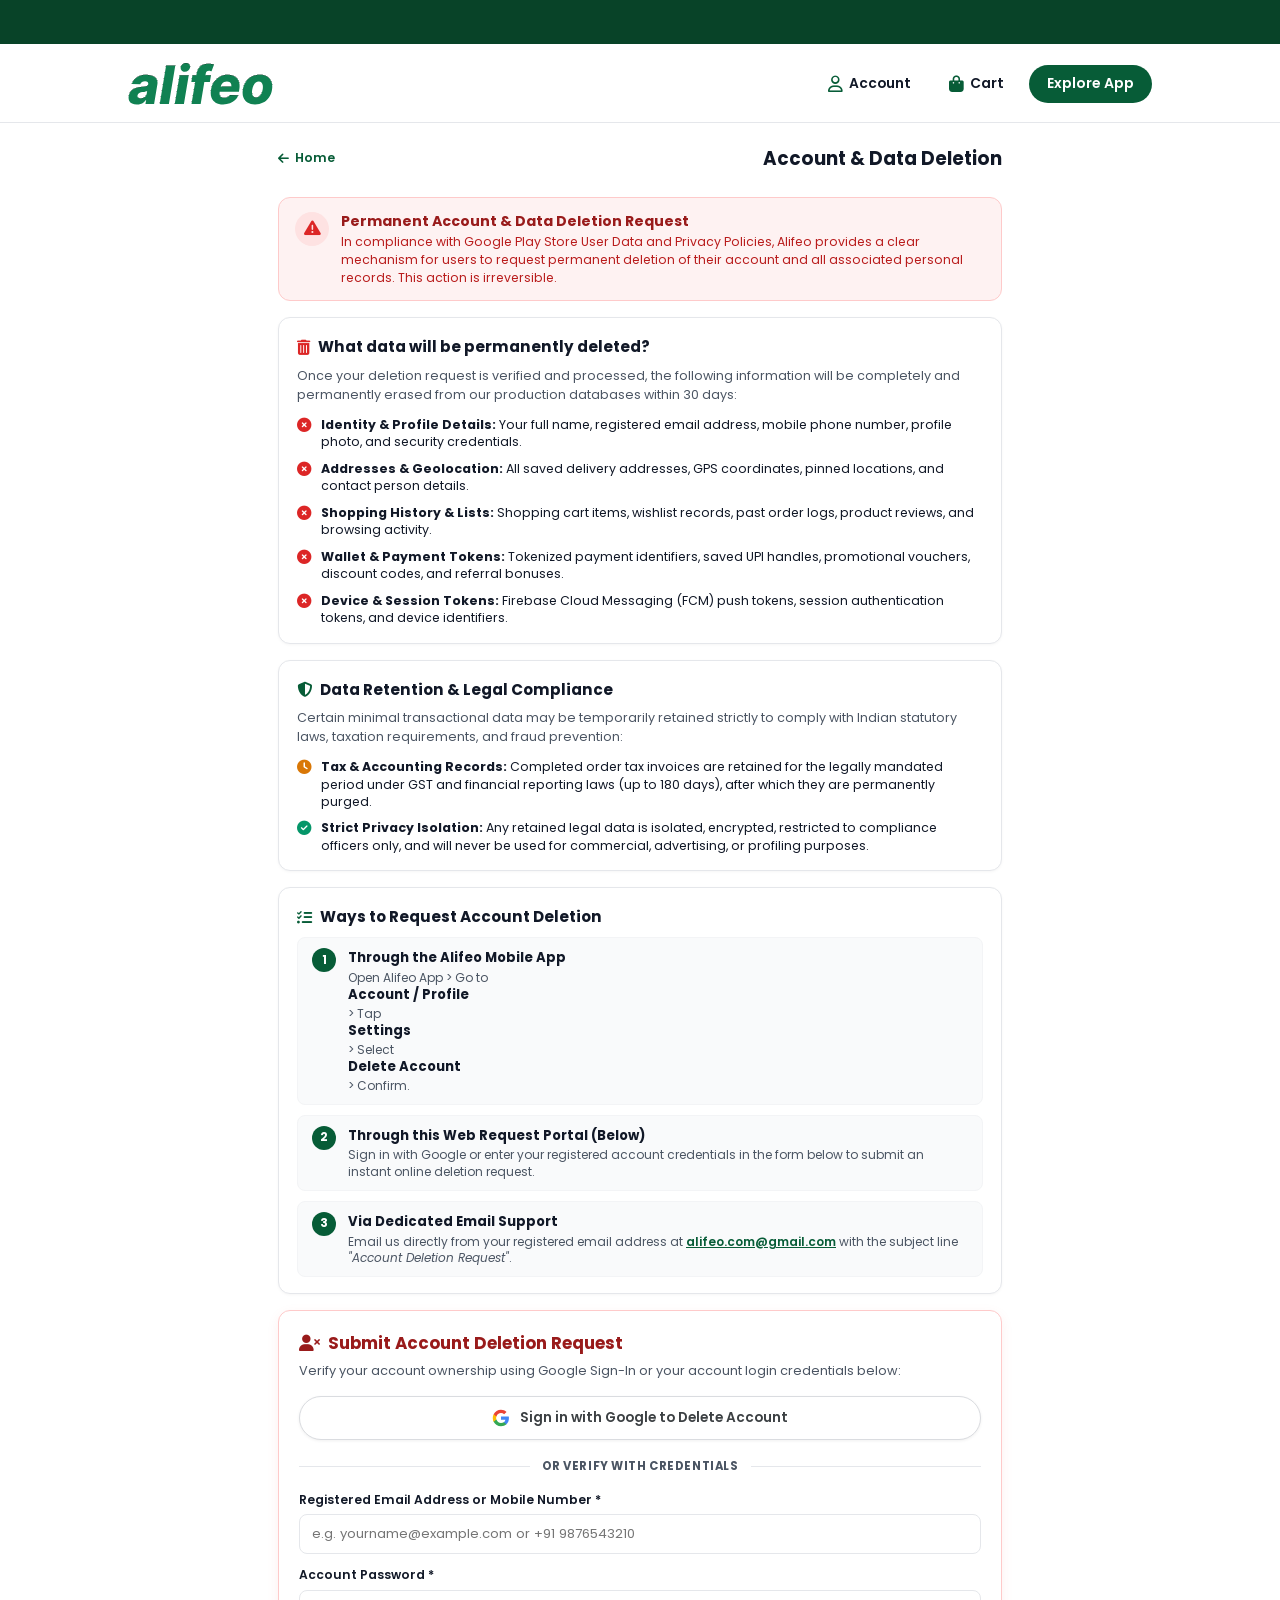
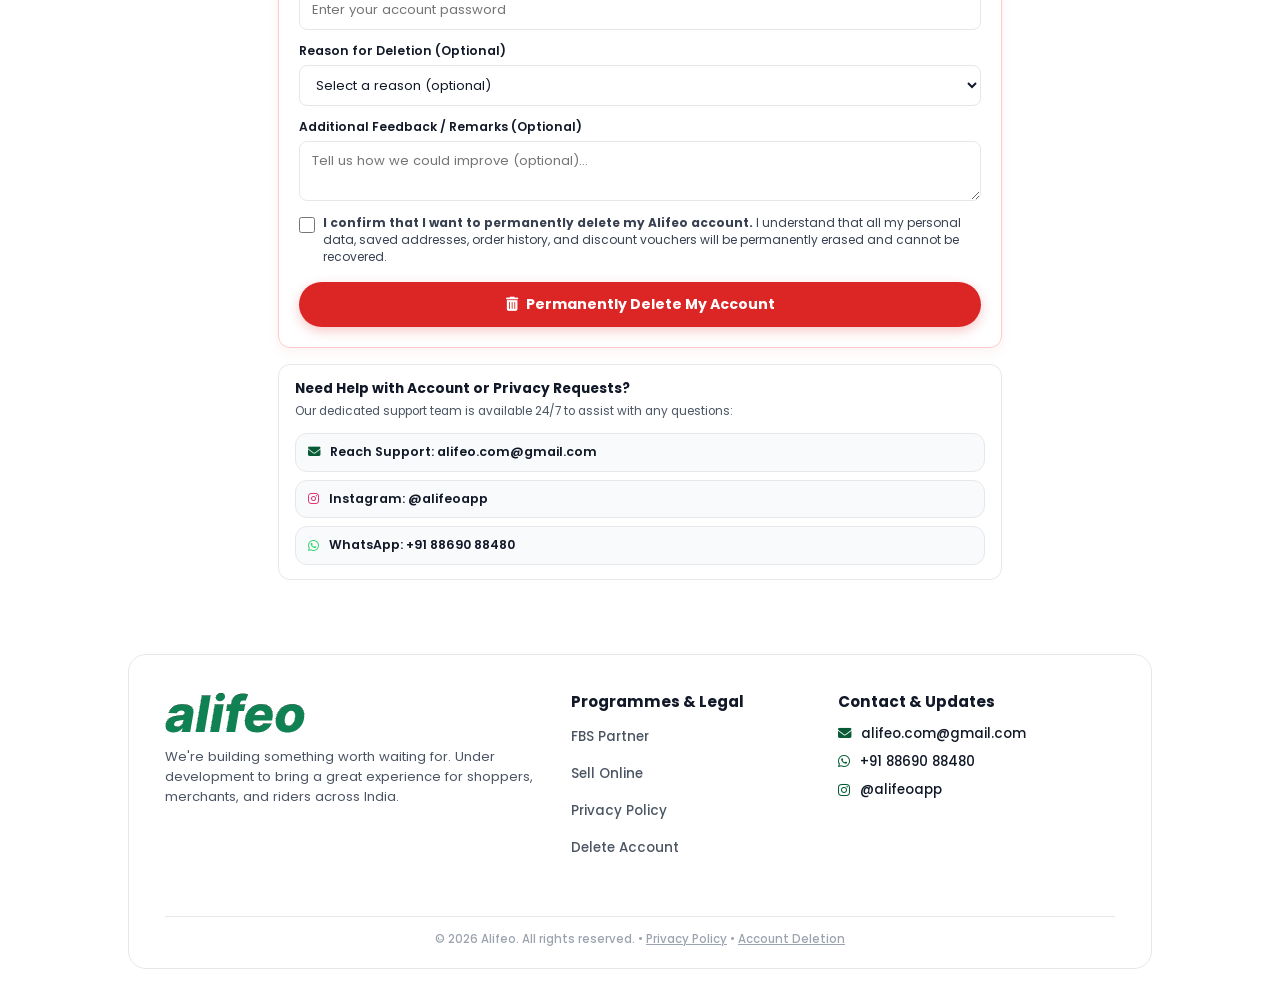
==== commit 947d2138: "Add official Privacy Policy page for route /privacy-policy compliant with Google Play Console and DP" ====
--- a/my-account/wpf-delete-account/index.html
+++ b/my-account/wpf-delete-account/index.html
@@ -309,11 +309,11 @@
             </p>
           </div>
           <div class="footer-links-col">
-            <h4>Programmes</h4>
+            <h4>Programmes &amp; Legal</h4>
             <ul>
               <li><a href="/index.html">FBS Partner</a></li>
               <li><a href="/index.html">Sell Online</a></li>
-              <li><a href="/index.html">Become a Rider</a></li>
+              <li><a href="/privacy-policy/">Privacy Policy</a></li>
               <li><a href="/my-account/wpf-delete-account/">Delete Account</a></li>
             </ul>
           </div>
@@ -328,7 +328,7 @@
                 class="contact-text-plain">@alifeoapp</span></p>
           </div>
           <div class="folder-bottom-copyright">
-            <p>&copy; 2026 Alifeo. All rights reserved. &bull; <a href="/my-account/wpf-delete-account/" style="color: inherit; text-decoration: underline;">Data &amp; Account Deletion</a></p>
+            <p>&copy; 2026 Alifeo. All rights reserved. &bull; <a href="/privacy-policy/" style="color: inherit; text-decoration: underline;">Privacy Policy</a> &bull; <a href="/my-account/wpf-delete-account/" style="color: inherit; text-decoration: underline;">Account Deletion</a></p>
           </div>
         </div>
       </div>
@@ -404,3 +404,4 @@
 </body>
 
 </html>
+
--- a/style.css
+++ b/style.css
@@ -2365,6 +2365,119 @@
 }
 
 /* ==========================================================================
+   PRIVACY POLICY PAGE (Google Play Store & DPDP Act Compliant)
+   ========================================================================== */
+.privacy-page-container {
+  display: flex;
+  flex-direction: column;
+  gap: 16px;
+  width: 100%;
+  max-width: 780px;
+  margin: 0 auto;
+}
+
+.privacy-header-card {
+  background: #ffffff;
+  border: 1px solid var(--border-subtle);
+  border-radius: var(--radius-md);
+  padding: 22px 20px;
+  box-shadow: 0 1px 3px rgba(0, 0, 0, 0.04);
+}
+.privacy-header-card h1 {
+  font-size: 1.35rem;
+  font-weight: 800;
+  color: var(--text-main);
+  margin-bottom: 6px;
+}
+.privacy-meta-badge {
+  display: inline-flex;
+  align-items: center;
+  gap: 6px;
+  background: var(--alifeo-green-light);
+  color: var(--alifeo-green);
+  font-size: 0.72rem;
+  font-weight: 700;
+  padding: 3px 10px;
+  border-radius: var(--radius-full);
+  margin-bottom: 10px;
+}
+.privacy-header-card p {
+  font-size: 0.82rem;
+  color: var(--text-muted);
+  line-height: 1.5;
+  margin: 0;
+}
+
+.privacy-section-card {
+  background: #ffffff;
+  border: 1px solid var(--border-subtle);
+  border-radius: var(--radius-md);
+  padding: 20px 20px 18px;
+  box-shadow: 0 1px 3px rgba(0, 0, 0, 0.04);
+}
+.privacy-section-card h2 {
+  font-size: 1.05rem;
+  font-weight: 700;
+  color: var(--text-main);
+  margin-bottom: 12px;
+  display: flex;
+  align-items: center;
+  gap: 8px;
+}
+.privacy-section-card h3 {
+  font-size: 0.9rem;
+  font-weight: 700;
+  color: var(--text-main);
+  margin: 12px 0 6px;
+}
+.privacy-section-card p {
+  font-size: 0.8rem;
+  color: #374151;
+  line-height: 1.55;
+  margin-bottom: 10px;
+}
+.privacy-section-card p:last-child {
+  margin-bottom: 0;
+}
+.privacy-section-card ul {
+  padding-left: 20px;
+  margin: 8px 0 12px;
+}
+.privacy-section-card ul li {
+  font-size: 0.79rem;
+  color: #374151;
+  line-height: 1.5;
+  margin-bottom: 6px;
+}
+.privacy-highlight-box {
+  background: #f0fdf4;
+  border: 1px solid #bbf7d0;
+  border-radius: var(--radius-sm);
+  padding: 12px 14px;
+  margin: 12px 0;
+}
+.privacy-highlight-box strong {
+  display: block;
+  font-size: 0.84rem;
+  color: #166534;
+  margin-bottom: 3px;
+}
+.privacy-highlight-box p {
+  font-size: 0.77rem;
+  color: #15803d;
+  margin: 0;
+  line-height: 1.45;
+}
+.privacy-link {
+  color: var(--alifeo-green);
+  font-weight: 600;
+  text-decoration: underline;
+}
+.privacy-link:hover {
+  color: var(--alifeo-green-hover);
+}
+
+/* ==========================================================================
    4. TIC-TAC-TOE (X / O) GAME MODAL
    ========================================================================== */
 .game-modal-backdrop {
@@ -3507,10 +3620,11 @@
     margin-top: 16px;
   }
 
-  /* Subpages: Search / Cart / Orders / Delete Account */
+  /* Subpages: Search / Cart / Orders / Delete Account / Privacy Policy */
   .app-subpage-container,
-  .delete-page-container {
-    max-width: 720px !important;
+  .delete-page-container,
+  .privacy-page-container {
+    max-width: 780px !important;
   }
 
   .subpage-header-btn {
